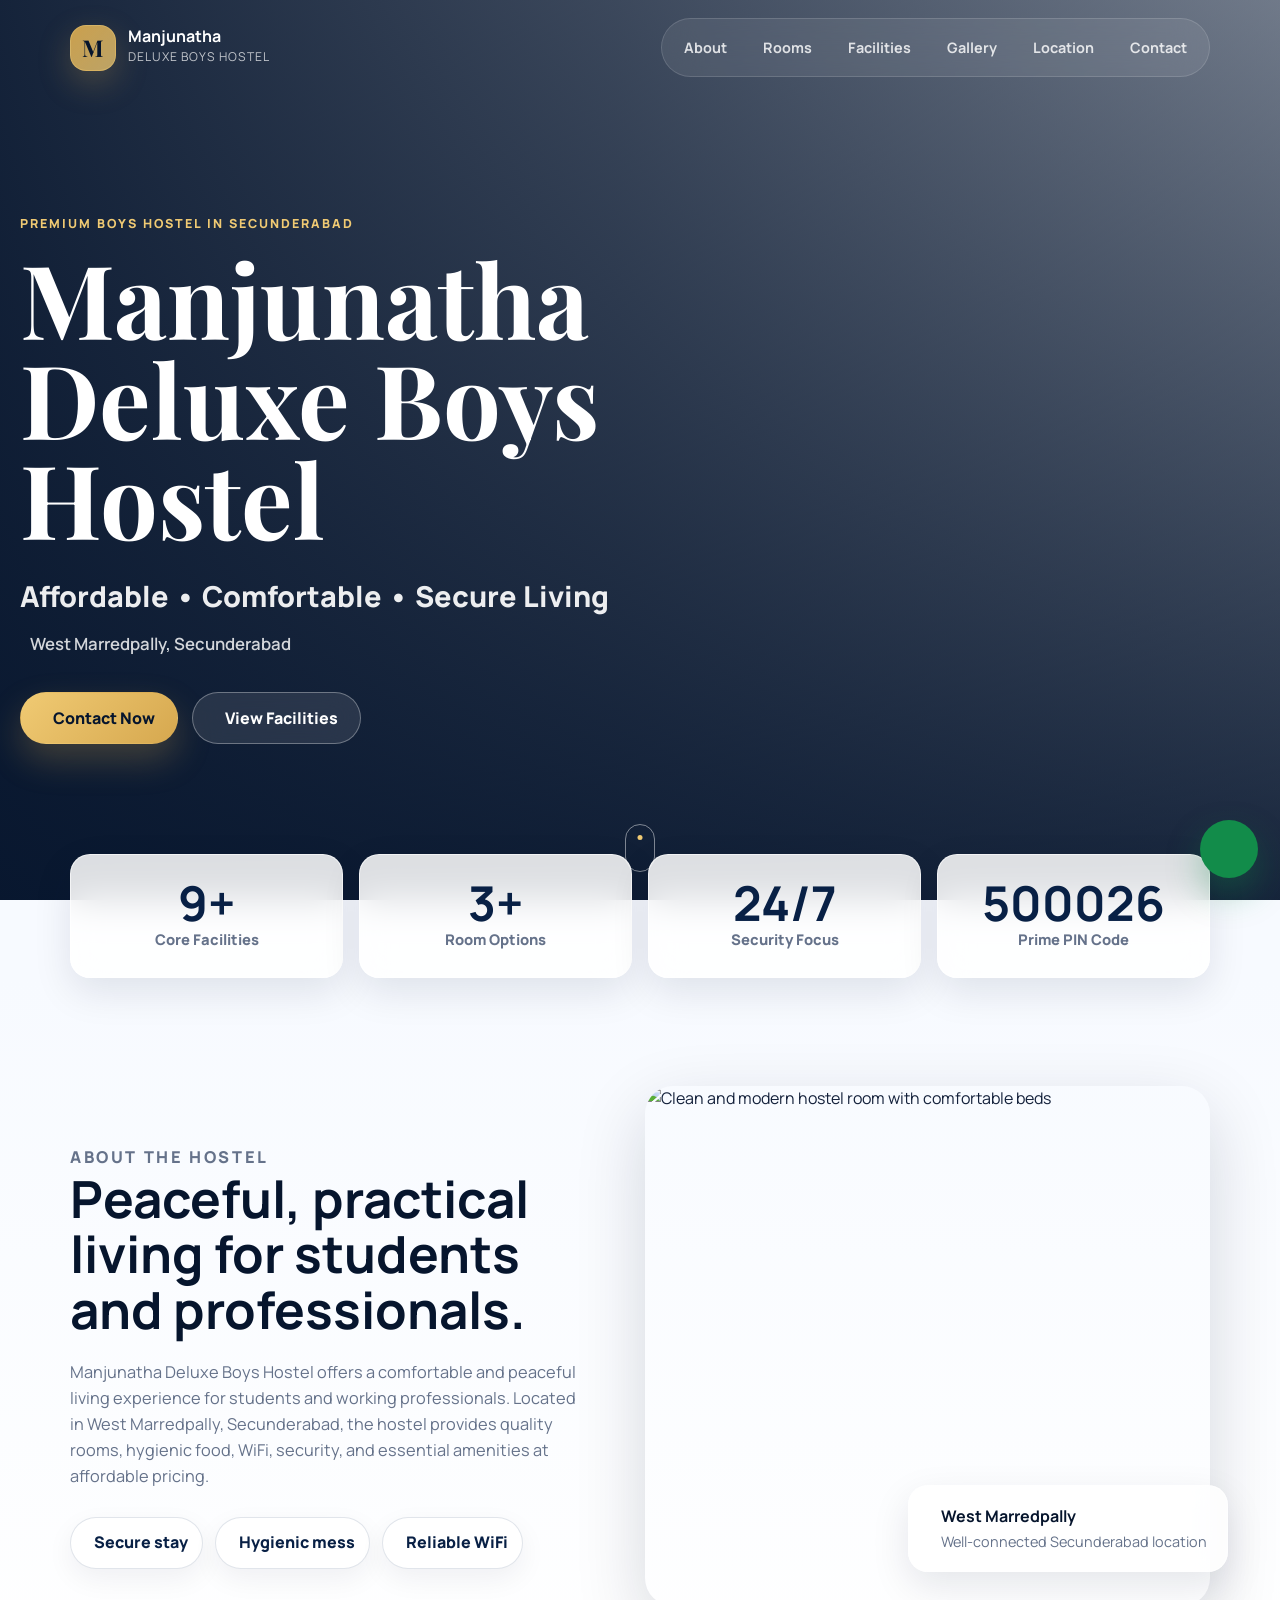
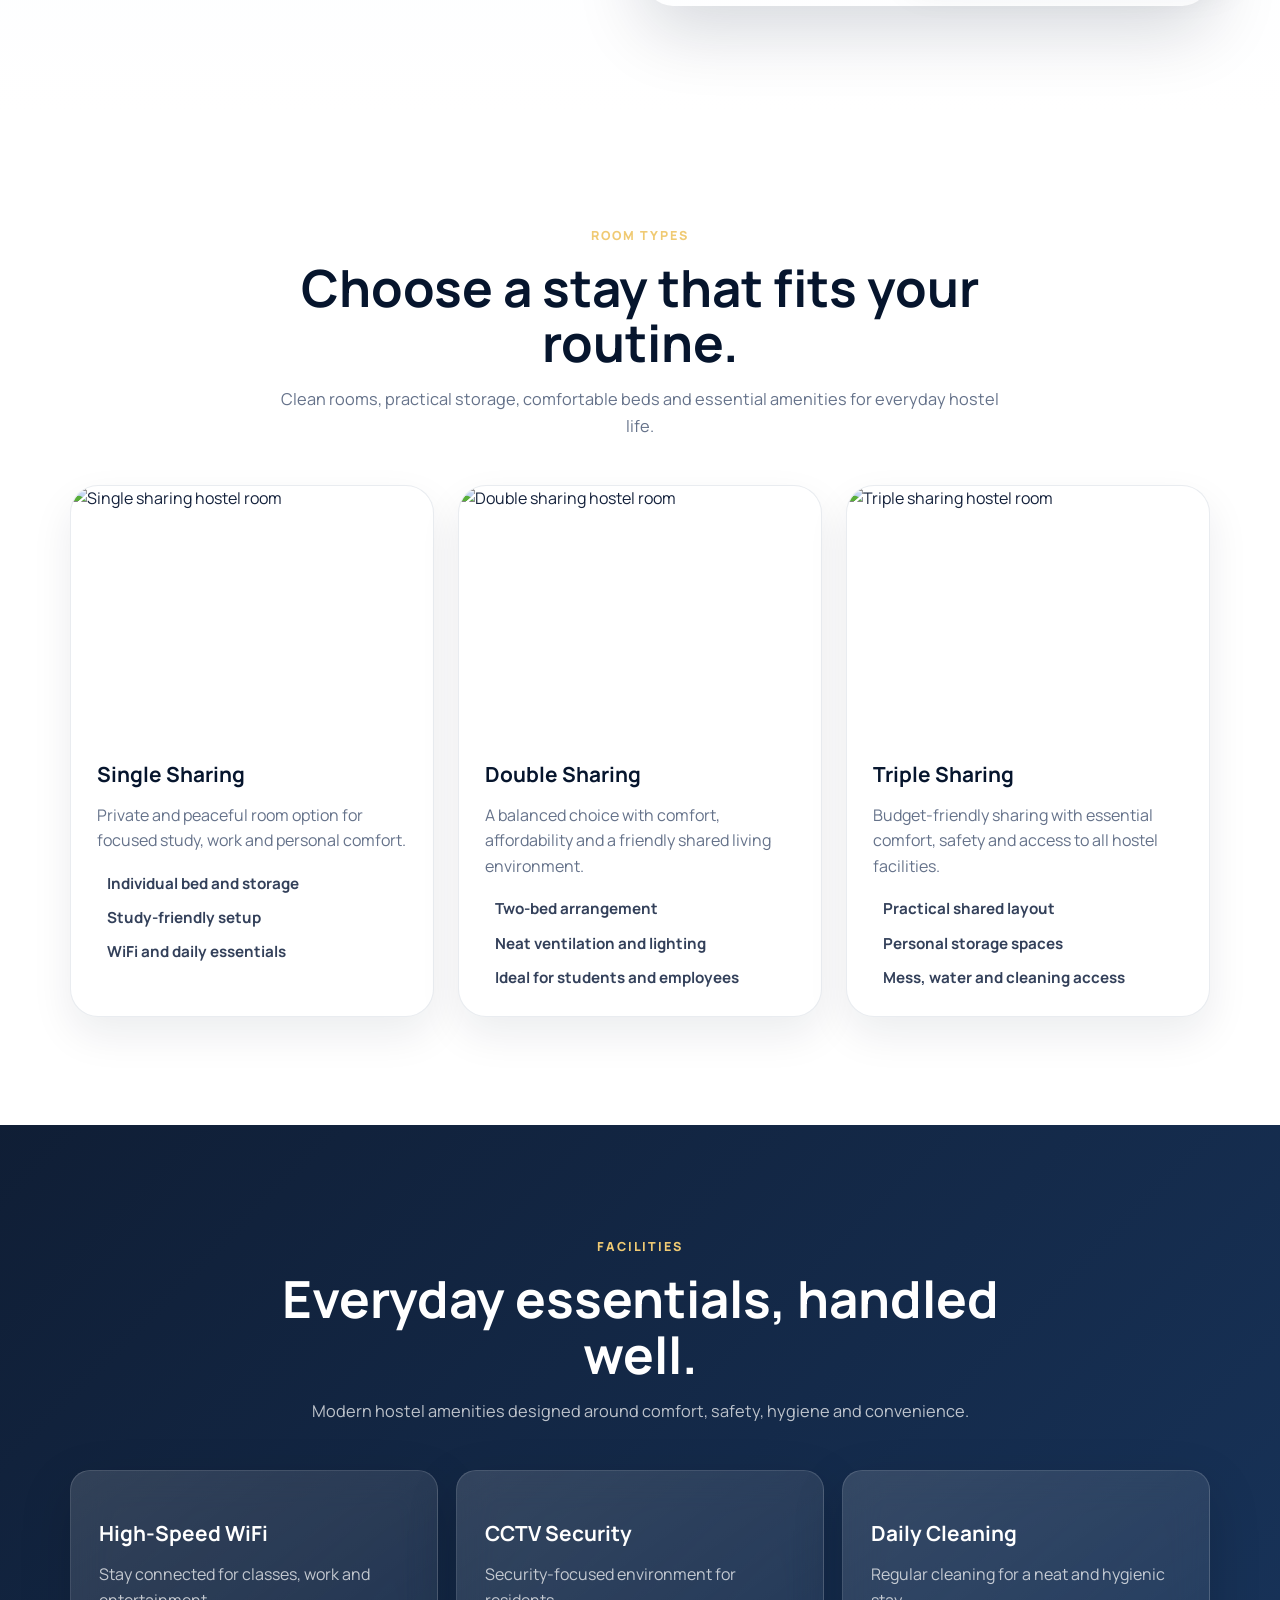
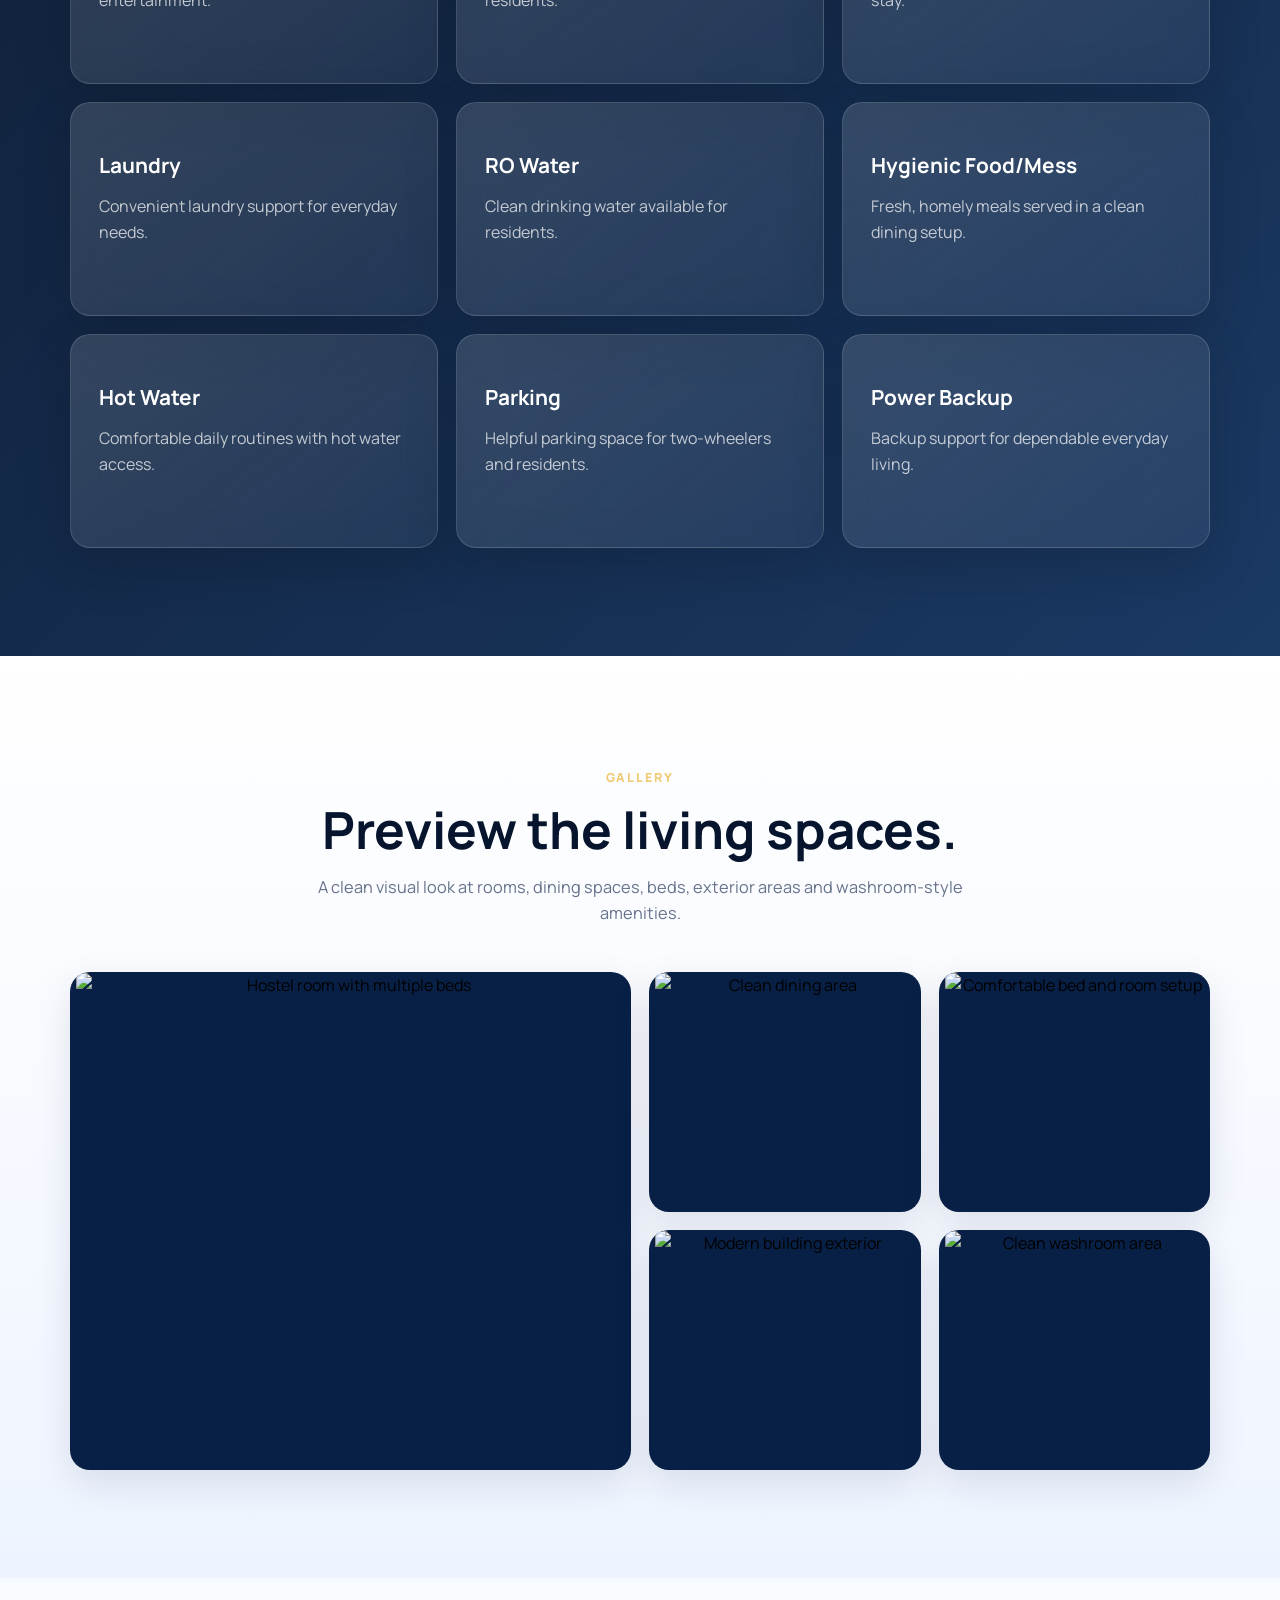
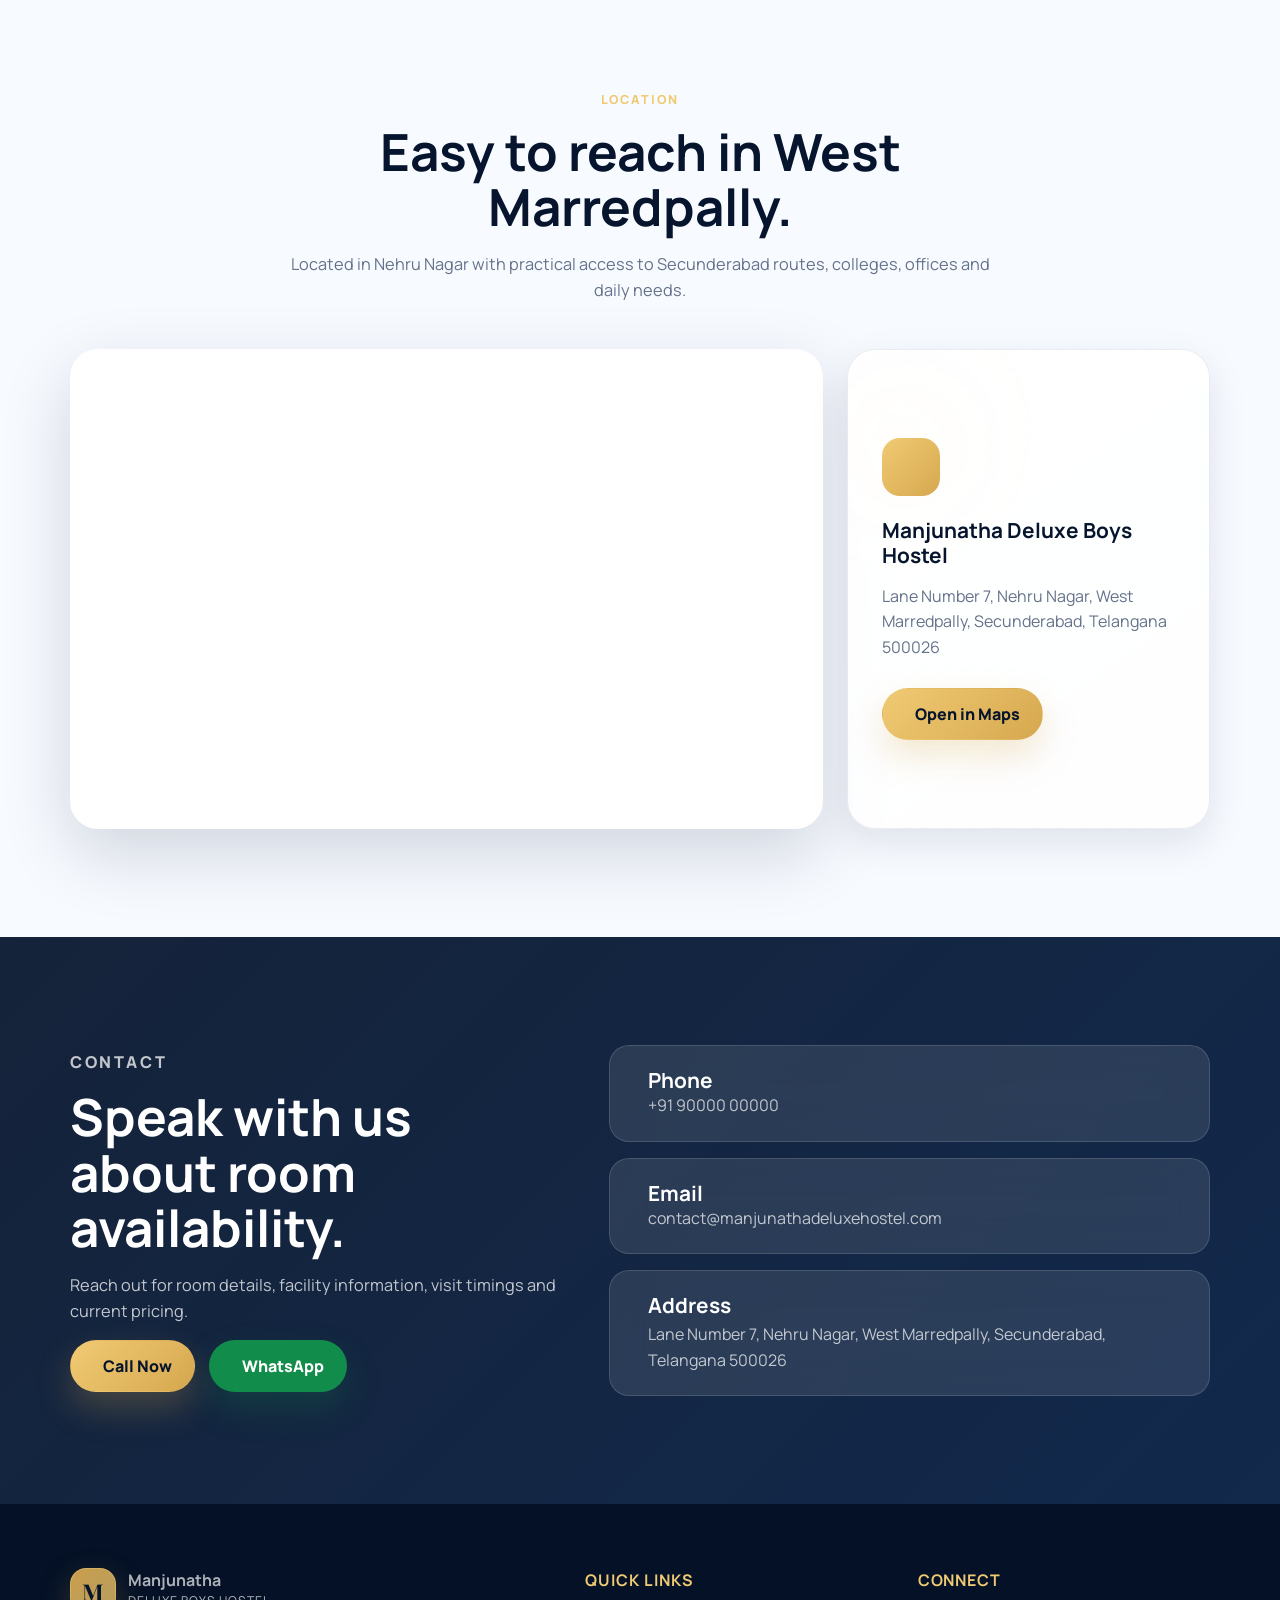
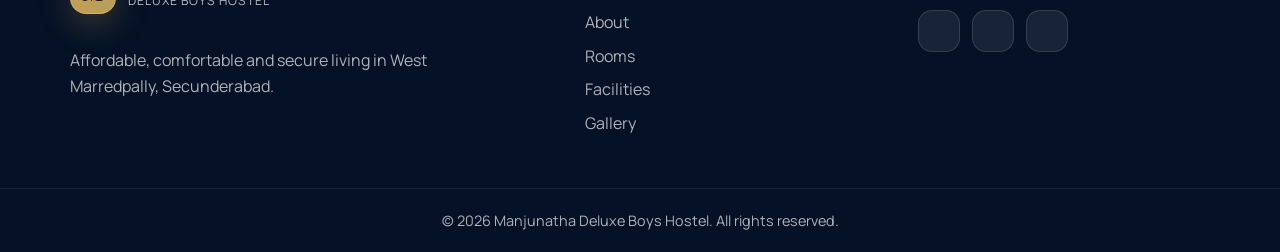
==== index.html @ ebcd8aa6 "first commit" ====
<!DOCTYPE html>
<html lang="en">
<head>
  <meta charset="UTF-8">
  <meta name="viewport" content="width=device-width, initial-scale=1.0">
  <meta name="description" content="Manjunatha Deluxe Boys Hostel in West Marredpally, Secunderabad offers affordable, comfortable and secure living for students and working professionals.">
  <meta name="keywords" content="boys hostel West Marredpally, hostel in Secunderabad, PG for men Secunderabad, Manjunatha Deluxe Boys Hostel">
  <meta name="author" content="Manjunatha Deluxe Boys Hostel">
  <meta property="og:title" content="Manjunatha Deluxe Boys Hostel">
  <meta property="og:description" content="Affordable, comfortable and secure living in West Marredpally, Secunderabad.">
  <meta property="og:type" content="website">
  <meta property="og:image" content="https://images.unsplash.com/photo-1486406146926-c627a92ad1ab?auto=format&fit=crop&w=1600&q=80">
  <title>Manjunatha Deluxe Boys Hostel | West Marredpally, Secunderabad</title>
  <link rel="preconnect" href="https://fonts.googleapis.com">
  <link rel="preconnect" href="https://fonts.gstatic.com" crossorigin>
  <link href="https://fonts.googleapis.com/css2?family=Manrope:wght@400;500;600;700;800&family=Playfair+Display:wght@700&display=swap" rel="stylesheet">
  <link rel="stylesheet" href="style.css">
  <script type="application/ld+json">
    {
      "@context": "https://schema.org",
      "@type": "LodgingBusiness",
      "name": "Manjunatha Deluxe Boys Hostel",
      "description": "Affordable, comfortable and secure boys hostel in West Marredpally, Secunderabad for students and working professionals.",
      "address": {
        "@type": "PostalAddress",
        "streetAddress": "Lane Number 7, Nehru Nagar, West Marredpally",
        "addressLocality": "Secunderabad",
        "addressRegion": "Telangana",
        "postalCode": "500026",
        "addressCountry": "IN"
      },
      "areaServed": "West Marredpally, Secunderabad",
      "hasMap": "https://maps.app.goo.gl/LD5cH1LsXeyKGTDB9"
    }
  </script>
</head>
<body>
  <div class="loader" aria-label="Loading website">
    <div class="loader-mark">
      <span></span>
      <span></span>
      <span></span>
    </div>
  </div>

  <header class="site-header" id="siteHeader">
    <nav class="navbar" aria-label="Primary navigation">
      <a class="brand" href="#home" aria-label="Manjunatha Deluxe Boys Hostel home">
        <span class="brand-mark">M</span>
        <span>
          <strong>Manjunatha</strong>
          <small>Deluxe Boys Hostel</small>
        </span>
      </a>

      <button class="nav-toggle" type="button" aria-label="Open navigation" aria-expanded="false">
        <span></span>
        <span></span>
        <span></span>
      </button>

      <div class="nav-links" id="navLinks">
        <a href="#about">About</a>
        <a href="#rooms">Rooms</a>
        <a href="#facilities">Facilities</a>
        <a href="#gallery">Gallery</a>
        <a href="#location">Location</a>
        <a href="#contact">Contact</a>
      </div>
    </nav>
  </header>

  <main>
    <section class="hero" id="home" aria-label="Hostel introduction">
      <div class="hero-bg" role="img" aria-label="Premium hostel building and room ambiance"></div>
      <div class="hero-overlay"></div>
      <div class="hero-content reveal">
        <p class="eyebrow">Premium Boys Hostel in Secunderabad</p>
        <h1>Manjunatha Deluxe Boys Hostel</h1>
        <p class="hero-subtitle">Affordable &bull; Comfortable &bull; Secure Living</p>
        <p class="hero-location">
          <i data-lucide="map-pin" aria-hidden="true"></i>
          West Marredpally, Secunderabad
        </p>
        <div class="hero-actions">
          <a class="btn btn-primary" href="#contact">
            <i data-lucide="phone-call" aria-hidden="true"></i>
            Contact Now
          </a>
          <a class="btn btn-secondary" href="#facilities">
            <i data-lucide="sparkles" aria-hidden="true"></i>
            View Facilities
          </a>
        </div>
      </div>
      <a class="scroll-cue" href="#about" aria-label="Scroll to about section">
        <span></span>
      </a>
    </section>

    <section class="stats-section" aria-label="Hostel highlights">
      <div class="container stats-grid">
        <article class="stat-card reveal">
          <strong data-counter="9">0</strong>
          <span>Core Facilities</span>
        </article>
        <article class="stat-card reveal">
          <strong data-counter="3">0</strong>
          <span>Room Options</span>
        </article>
        <article class="stat-card reveal">
          <strong data-counter="24" data-suffix="/7">0</strong>
          <span>Security Focus</span>
        </article>
        <article class="stat-card reveal">
          <strong data-counter="500026" data-format="plain" data-suffix="">0</strong>
          <span>Prime PIN Code</span>
        </article>
      </div>
    </section>

    <section class="section about-section" id="about">
      <div class="container about-grid">
        <div class="about-copy reveal">
          <p class="section-kicker">About The Hostel</p>
          <h2>Peaceful, practical living for students and professionals.</h2>
          <p>
            Manjunatha Deluxe Boys Hostel offers a comfortable and peaceful living experience for students and working professionals. Located in West Marredpally, Secunderabad, the hostel provides quality rooms, hygienic food, WiFi, security, and essential amenities at affordable pricing.
          </p>
          <div class="about-points">
            <span><i data-lucide="shield-check" aria-hidden="true"></i> Secure stay</span>
            <span><i data-lucide="utensils" aria-hidden="true"></i> Hygienic mess</span>
            <span><i data-lucide="wifi" aria-hidden="true"></i> Reliable WiFi</span>
          </div>
        </div>
        <div class="about-visual reveal">
          <img src="https://images.unsplash.com/photo-1555854877-bab0e564b8d5?auto=format&fit=crop&w=1100&q=80" alt="Clean and modern hostel room with comfortable beds">
          <div class="glass-note">
            <i data-lucide="building-2" aria-hidden="true"></i>
            <div>
              <strong>West Marredpally</strong>
              <span>Well-connected Secunderabad location</span>
            </div>
          </div>
        </div>
      </div>
    </section>

    <section class="section rooms-section" id="rooms">
      <div class="container">
        <div class="section-heading reveal">
          <p class="section-kicker">Room Types</p>
          <h2>Choose a stay that fits your routine.</h2>
          <p>Clean rooms, practical storage, comfortable beds and essential amenities for everyday hostel life.</p>
        </div>

        <div class="room-grid">
          <article class="room-card reveal">
            <img src="https://images.unsplash.com/photo-1590490359683-658d3d23f972?auto=format&fit=crop&w=900&q=80" alt="Single sharing hostel room">
            <div class="room-body">
              <h3>Single Sharing</h3>
              <p>Private and peaceful room option for focused study, work and personal comfort.</p>
              <ul>
                <li><i data-lucide="check" aria-hidden="true"></i> Individual bed and storage</li>
                <li><i data-lucide="check" aria-hidden="true"></i> Study-friendly setup</li>
                <li><i data-lucide="check" aria-hidden="true"></i> WiFi and daily essentials</li>
              </ul>
            </div>
          </article>

          <article class="room-card reveal">
            <img src="https://images.unsplash.com/photo-1560448204-61dc36dc98c8?auto=format&fit=crop&w=900&q=80" alt="Double sharing hostel room">
            <div class="room-body">
              <h3>Double Sharing</h3>
              <p>A balanced choice with comfort, affordability and a friendly shared living environment.</p>
              <ul>
                <li><i data-lucide="check" aria-hidden="true"></i> Two-bed arrangement</li>
                <li><i data-lucide="check" aria-hidden="true"></i> Neat ventilation and lighting</li>
                <li><i data-lucide="check" aria-hidden="true"></i> Ideal for students and employees</li>
              </ul>
            </div>
          </article>

          <article class="room-card reveal">
            <img src="https://images.unsplash.com/photo-1586023492125-27b2c045efd7?auto=format&fit=crop&w=900&q=80" alt="Triple sharing hostel room">
            <div class="room-body">
              <h3>Triple Sharing</h3>
              <p>Budget-friendly sharing with essential comfort, safety and access to all hostel facilities.</p>
              <ul>
                <li><i data-lucide="check" aria-hidden="true"></i> Practical shared layout</li>
                <li><i data-lucide="check" aria-hidden="true"></i> Personal storage spaces</li>
                <li><i data-lucide="check" aria-hidden="true"></i> Mess, water and cleaning access</li>
              </ul>
            </div>
          </article>
        </div>
      </div>
    </section>

    <section class="section facilities-section" id="facilities">
      <div class="container">
        <div class="section-heading reveal">
          <p class="section-kicker">Facilities</p>
          <h2>Everyday essentials, handled well.</h2>
          <p>Modern hostel amenities designed around comfort, safety, hygiene and convenience.</p>
        </div>

        <div class="facility-grid">
          <article class="facility-card reveal">
            <i data-lucide="wifi" aria-hidden="true"></i>
            <h3>High-Speed WiFi</h3>
            <p>Stay connected for classes, work and entertainment.</p>
          </article>
          <article class="facility-card reveal">
            <i data-lucide="cctv" aria-hidden="true"></i>
            <h3>CCTV Security</h3>
            <p>Security-focused environment for residents.</p>
          </article>
          <article class="facility-card reveal">
            <i data-lucide="sparkles" aria-hidden="true"></i>
            <h3>Daily Cleaning</h3>
            <p>Regular cleaning for a neat and hygienic stay.</p>
          </article>
          <article class="facility-card reveal">
            <i data-lucide="shirt" aria-hidden="true"></i>
            <h3>Laundry</h3>
            <p>Convenient laundry support for everyday needs.</p>
          </article>
          <article class="facility-card reveal">
            <i data-lucide="droplets" aria-hidden="true"></i>
            <h3>RO Water</h3>
            <p>Clean drinking water available for residents.</p>
          </article>
          <article class="facility-card reveal">
            <i data-lucide="utensils" aria-hidden="true"></i>
            <h3>Hygienic Food/Mess</h3>
            <p>Fresh, homely meals served in a clean dining setup.</p>
          </article>
          <article class="facility-card reveal">
            <i data-lucide="shower-head" aria-hidden="true"></i>
            <h3>Hot Water</h3>
            <p>Comfortable daily routines with hot water access.</p>
          </article>
          <article class="facility-card reveal">
            <i data-lucide="car" aria-hidden="true"></i>
            <h3>Parking</h3>
            <p>Helpful parking space for two-wheelers and residents.</p>
          </article>
          <article class="facility-card reveal">
            <i data-lucide="plug-zap" aria-hidden="true"></i>
            <h3>Power Backup</h3>
            <p>Backup support for dependable everyday living.</p>
          </article>
        </div>
      </div>
    </section>

    <section class="section gallery-section" id="gallery">
      <div class="container">
        <div class="section-heading reveal">
          <p class="section-kicker">Gallery</p>
          <h2>Preview the living spaces.</h2>
          <p>A clean visual look at rooms, dining spaces, beds, exterior areas and washroom-style amenities.</p>
        </div>

        <div class="gallery-grid">
          <button class="gallery-item large reveal" data-full="https://images.unsplash.com/photo-1555854877-bab0e564b8d5?auto=format&fit=crop&w=1600&q=85" aria-label="Open room photo">
            <img src="https://images.unsplash.com/photo-1555854877-bab0e564b8d5?auto=format&fit=crop&w=900&q=80" alt="Hostel room with multiple beds">
          </button>
          <button class="gallery-item reveal" data-full="https://images.unsplash.com/photo-1552566626-52f8b828add9?auto=format&fit=crop&w=1600&q=85" aria-label="Open dining area photo">
            <img src="https://images.unsplash.com/photo-1552566626-52f8b828add9?auto=format&fit=crop&w=900&q=80" alt="Clean dining area">
          </button>
          <button class="gallery-item reveal" data-full="https://images.unsplash.com/photo-1505693416388-ac5ce068fe85?auto=format&fit=crop&w=1600&q=85" aria-label="Open bed photo">
            <img src="https://images.unsplash.com/photo-1505693416388-ac5ce068fe85?auto=format&fit=crop&w=900&q=80" alt="Comfortable bed and room setup">
          </button>
          <button class="gallery-item reveal" data-full="https://images.unsplash.com/photo-1486406146926-c627a92ad1ab?auto=format&fit=crop&w=1600&q=85" aria-label="Open exterior building photo">
            <img src="https://images.unsplash.com/photo-1486406146926-c627a92ad1ab?auto=format&fit=crop&w=900&q=80" alt="Modern building exterior">
          </button>
          <button class="gallery-item reveal" data-full="https://images.unsplash.com/photo-1584622650111-993a426fbf0a?auto=format&fit=crop&w=1600&q=85" aria-label="Open washroom photo">
            <img src="https://images.unsplash.com/photo-1584622650111-993a426fbf0a?auto=format&fit=crop&w=900&q=80" alt="Clean washroom area">
          </button>
        </div>
      </div>
    </section>

    <section class="section location-section" id="location">
      <div class="container">
        <div class="section-heading reveal">
          <p class="section-kicker">Location</p>
          <h2>Easy to reach in West Marredpally.</h2>
          <p>Located in Nehru Nagar with practical access to Secunderabad routes, colleges, offices and daily needs.</p>
        </div>

        <div class="location-grid">
          <div class="map-wrap reveal">
            <iframe title="Manjunatha Deluxe Boys Hostel location map" src="https://www.google.com/maps/embed?pb=!1m14!1m8!1m3!1d1808.9603960469599!2d78.5060517!3d17.4477006!3m2!1i1024!2i768!4f13.1!3m3!1m2!1s0x3bcb9b00532c5cb9%3A0x4088e857fd5257f4!2sManjunatha%20Deluxe%20boys%20hostel!5e1!3m2!1sen!2sin!4v1778221785608!5m2!1sen!2sin" allowfullscreen loading="lazy" referrerpolicy="no-referrer-when-downgrade"></iframe>
          </div>
          <aside class="location-card reveal">
            <span class="icon-pill"><i data-lucide="map-pinned" aria-hidden="true"></i></span>
            <h3>Manjunatha Deluxe Boys Hostel</h3>
            <p>Lane Number 7, Nehru Nagar, West Marredpally, Secunderabad, Telangana 500026</p>
            <a class="btn btn-primary" href="https://maps.app.goo.gl/LD5cH1LsXeyKGTDB9" target="_blank" rel="noopener">
              <i data-lucide="navigation" aria-hidden="true"></i>
              Open in Maps
            </a>
          </aside>
        </div>
      </div>
    </section>

    <section class="section contact-section" id="contact">
      <div class="container contact-grid">
        <div class="contact-copy reveal">
          <p class="section-kicker">Contact</p>
          <h2>Speak with us about room availability.</h2>
          <p>Reach out for room details, facility information, visit timings and current pricing.</p>
          <div class="contact-actions">
            <a class="btn btn-primary" href="tel:+919000000000">
              <i data-lucide="phone" aria-hidden="true"></i>
              Call Now
            </a>
            <a class="btn btn-whatsapp" href="https://wa.me/919000000000?text=Hello%20Manjunatha%20Deluxe%20Boys%20Hostel%2C%20I%20would%20like%20to%20know%20about%20room%20availability." target="_blank" rel="noopener">
              <i data-lucide="message-circle" aria-hidden="true"></i>
              WhatsApp
            </a>
          </div>
        </div>

        <div class="contact-cards">
          <article class="contact-card reveal">
            <i data-lucide="phone-call" aria-hidden="true"></i>
            <div>
              <h3>Phone</h3>
              <a href="tel:+919000000000">+91 90000 00000</a>
            </div>
          </article>
          <article class="contact-card reveal">
            <i data-lucide="mail" aria-hidden="true"></i>
            <div>
              <h3>Email</h3>
              <a href="mailto:contact@manjunathadeluxehostel.com">contact@manjunathadeluxehostel.com</a>
            </div>
          </article>
          <article class="contact-card reveal">
            <i data-lucide="map-pin" aria-hidden="true"></i>
            <div>
              <h3>Address</h3>
              <p>Lane Number 7, Nehru Nagar, West Marredpally, Secunderabad, Telangana 500026</p>
            </div>
          </article>
        </div>
      </div>
    </section>
  </main>

  <footer class="footer">
    <div class="container footer-grid">
      <div>
        <a class="brand footer-brand" href="#home" aria-label="Manjunatha Deluxe Boys Hostel home">
          <span class="brand-mark">M</span>
          <span>
            <strong>Manjunatha</strong>
            <small>Deluxe Boys Hostel</small>
          </span>
        </a>
        <p>Affordable, comfortable and secure living in West Marredpally, Secunderabad.</p>
      </div>
      <div>
        <h3>Quick Links</h3>
        <a href="#about">About</a>
        <a href="#rooms">Rooms</a>
        <a href="#facilities">Facilities</a>
        <a href="#gallery">Gallery</a>
      </div>
      <div>
        <h3>Connect</h3>
        <div class="social-links">
          <a href="#" aria-label="Facebook"><i data-lucide="facebook" aria-hidden="true"></i></a>
          <a href="#" aria-label="Instagram"><i data-lucide="instagram" aria-hidden="true"></i></a>
          <a href="https://wa.me/919000000000" target="_blank" rel="noopener" aria-label="WhatsApp"><i data-lucide="message-circle" aria-hidden="true"></i></a>
        </div>
      </div>
    </div>
    <div class="footer-bottom">
      <p>&copy; <span id="year"></span> Manjunatha Deluxe Boys Hostel. All rights reserved.</p>
    </div>
  </footer>

  <a class="floating-whatsapp" href="https://wa.me/919000000000?text=Hello%20Manjunatha%20Deluxe%20Boys%20Hostel%2C%20I%20would%20like%20to%20know%20about%20rooms." target="_blank" rel="noopener" aria-label="Chat on WhatsApp">
    <i data-lucide="message-circle" aria-hidden="true"></i>
  </a>

  <div class="lightbox" id="lightbox" aria-hidden="true" role="dialog" aria-label="Gallery image preview">
    <button class="lightbox-close" type="button" aria-label="Close gallery preview">
      <i data-lucide="x" aria-hidden="true"></i>
    </button>
    <img src="" alt="">
  </div>

  <script src="https://unpkg.com/lucide@latest/dist/umd/lucide.min.js"></script>
  <script src="script.js"></script>
</body>
</html>
---- style.css ----
:root {
  --navy-950: #06152d;
  --navy-900: #082045;
  --navy-800: #0c2d5a;
  --navy-700: #123c73;
  --gold-500: #d6a84f;
  --gold-400: #f0ca73;
  --gold-100: #fff5da;
  --white: #ffffff;
  --ice: #f7faff;
  --mist: #d8e1f0;
  --muted: #65728a;
  --ink: #14213b;
  --shadow: 0 24px 70px rgba(6, 21, 45, 0.16);
  --shadow-soft: 0 14px 38px rgba(6, 21, 45, 0.1);
  --radius-lg: 28px;
  --radius-md: 20px;
  --radius-sm: 14px;
  --container: min(1140px, calc(100% - 40px));
}

* {
  box-sizing: border-box;
}

html {
  scroll-behavior: smooth;
}

body {
  margin: 0;
  font-family: "Manrope", Arial, sans-serif;
  color: var(--ink);
  background: var(--ice);
  line-height: 1.6;
  overflow-x: hidden;
}

body.no-scroll {
  overflow: hidden;
}

img {
  display: block;
  width: 100%;
  height: auto;
}

a {
  color: inherit;
  text-decoration: none;
}

button,
input,
textarea {
  font: inherit;
}

button {
  cursor: pointer;
}

.container {
  width: var(--container);
  margin: 0 auto;
}

.loader {
  position: fixed;
  inset: 0;
  z-index: 9999;
  display: grid;
  place-items: center;
  background:
    radial-gradient(circle at 50% 45%, rgba(214, 168, 79, 0.24), transparent 26%),
    var(--navy-950);
  transition: opacity 0.45s ease, visibility 0.45s ease;
}

.loader.hidden {
  opacity: 0;
  visibility: hidden;
}

.loader-mark {
  display: flex;
  gap: 10px;
  align-items: end;
}

.loader-mark span {
  display: block;
  width: 10px;
  height: 34px;
  border-radius: 999px;
  background: linear-gradient(180deg, var(--gold-400), var(--gold-500));
  animation: loadingPulse 0.8s ease-in-out infinite alternate;
}

.loader-mark span:nth-child(2) {
  animation-delay: 0.14s;
  height: 48px;
}

.loader-mark span:nth-child(3) {
  animation-delay: 0.28s;
}

@keyframes loadingPulse {
  from {
    transform: scaleY(0.55);
    opacity: 0.55;
  }

  to {
    transform: scaleY(1);
    opacity: 1;
  }
}

.site-header {
  position: fixed;
  top: 0;
  left: 0;
  right: 0;
  z-index: 1000;
  padding: 18px 0;
  transition: padding 0.25s ease, background 0.25s ease, box-shadow 0.25s ease, backdrop-filter 0.25s ease;
}

.site-header.scrolled {
  padding: 10px 0;
  background: rgba(6, 21, 45, 0.84);
  box-shadow: 0 16px 40px rgba(0, 0, 0, 0.18);
  backdrop-filter: blur(18px);
}

.navbar {
  width: var(--container);
  margin: 0 auto;
  display: flex;
  align-items: center;
  justify-content: space-between;
  gap: 24px;
}

.brand {
  display: inline-flex;
  align-items: center;
  gap: 12px;
  color: var(--white);
}

.brand-mark {
  width: 46px;
  height: 46px;
  display: grid;
  place-items: center;
  border: 1px solid rgba(240, 202, 115, 0.42);
  border-radius: 16px;
  background: linear-gradient(135deg, rgba(214, 168, 79, 0.94), rgba(240, 202, 115, 0.76));
  color: var(--navy-950);
  font-family: "Playfair Display", serif;
  font-size: 1.45rem;
  font-weight: 700;
  box-shadow: 0 12px 32px rgba(214, 168, 79, 0.25);
}

.brand strong,
.brand small {
  display: block;
}

.brand strong {
  line-height: 1;
  font-size: 1rem;
  letter-spacing: 0;
}

.brand small {
  margin-top: 3px;
  color: rgba(255, 255, 255, 0.72);
  font-size: 0.76rem;
  letter-spacing: 0.08em;
  text-transform: uppercase;
}

.nav-links {
  display: flex;
  align-items: center;
  gap: 6px;
  padding: 7px;
  border: 1px solid rgba(255, 255, 255, 0.14);
  border-radius: 999px;
  background: rgba(255, 255, 255, 0.08);
  backdrop-filter: blur(18px);
}

.nav-links a {
  padding: 10px 15px;
  border-radius: 999px;
  color: rgba(255, 255, 255, 0.82);
  font-size: 0.9rem;
  font-weight: 700;
  transition: color 0.2s ease, background 0.2s ease;
}

.nav-links a:hover,
.nav-links a.active {
  color: var(--navy-950);
  background: var(--gold-400);
}

.nav-toggle {
  display: none;
  width: 46px;
  height: 46px;
  border: 1px solid rgba(255, 255, 255, 0.22);
  border-radius: 14px;
  background: rgba(255, 255, 255, 0.1);
  color: var(--white);
}

.nav-toggle span {
  display: block;
  width: 20px;
  height: 2px;
  margin: 5px auto;
  border-radius: 999px;
  background: currentColor;
  transition: transform 0.2s ease, opacity 0.2s ease;
}

.nav-toggle.active span:nth-child(1) {
  transform: translateY(7px) rotate(45deg);
}

.nav-toggle.active span:nth-child(2) {
  opacity: 0;
}

.nav-toggle.active span:nth-child(3) {
  transform: translateY(-7px) rotate(-45deg);
}

.hero {
  position: relative;
  min-height: 100svh;
  display: grid;
  place-items: center;
  padding: 140px 20px 86px;
  color: var(--white);
  overflow: hidden;
}

.hero-bg,
.hero-overlay {
  position: absolute;
  inset: 0;
}

.hero-bg {
  background-image: url("https://images.unsplash.com/photo-1486406146926-c627a92ad1ab?auto=format&fit=crop&w=2200&q=85");
  background-position: center;
  background-size: cover;
  transform: scale(1.05);
  animation: heroFloat 12s ease-in-out infinite alternate;
}

.hero-overlay {
  background:
    linear-gradient(90deg, rgba(6, 21, 45, 0.92) 0%, rgba(6, 21, 45, 0.72) 48%, rgba(6, 21, 45, 0.45) 100%),
    linear-gradient(180deg, rgba(6, 21, 45, 0.2), rgba(6, 21, 45, 0.88));
}

@keyframes heroFloat {
  from {
    transform: scale(1.05) translateY(0);
  }

  to {
    transform: scale(1.1) translateY(-12px);
  }
}

.hero-content {
  position: relative;
  z-index: 2;
  width: min(920px, 100%);
  margin-right: auto;
  max-width: var(--container);
}

.eyebrow,
.section-kicker {
  margin: 0 0 14px;
  display: inline-flex;
  align-items: center;
  gap: 8px;
  color: var(--gold-400);
  font-size: 0.78rem;
  font-weight: 800;
  letter-spacing: 0.16em;
  text-transform: uppercase;
}

.hero h1 {
  max-width: 880px;
  margin: 0;
  font-family: "Playfair Display", Georgia, serif;
  font-size: clamp(3.4rem, 8vw, 7.2rem);
  line-height: 0.98;
  letter-spacing: 0;
}

.hero-subtitle {
  margin: 24px 0 8px;
  color: rgba(255, 255, 255, 0.92);
  font-size: clamp(1.2rem, 2.5vw, 1.8rem);
  font-weight: 800;
}

.hero-location {
  display: inline-flex;
  align-items: center;
  gap: 10px;
  margin: 0 0 34px;
  color: rgba(255, 255, 255, 0.82);
  font-size: 1.05rem;
  font-weight: 600;
}

.hero-location svg {
  width: 20px;
  color: var(--gold-400);
}

.hero-actions,
.contact-actions {
  display: flex;
  flex-wrap: wrap;
  gap: 14px;
}

.btn {
  min-height: 52px;
  display: inline-flex;
  align-items: center;
  justify-content: center;
  gap: 10px;
  padding: 14px 22px;
  border-radius: 999px;
  border: 1px solid transparent;
  font-weight: 800;
  line-height: 1;
  transition: transform 0.2s ease, box-shadow 0.2s ease, background 0.2s ease, border-color 0.2s ease;
}

.btn svg {
  width: 18px;
  height: 18px;
}

.btn:hover {
  transform: translateY(-3px);
}

.btn-primary {
  color: var(--navy-950);
  background: linear-gradient(135deg, var(--gold-400), var(--gold-500));
  box-shadow: 0 16px 34px rgba(214, 168, 79, 0.26);
}

.btn-secondary {
  color: var(--white);
  border-color: rgba(255, 255, 255, 0.32);
  background: rgba(255, 255, 255, 0.1);
  backdrop-filter: blur(16px);
}

.btn-secondary:hover {
  background: rgba(255, 255, 255, 0.18);
}

.btn-whatsapp {
  color: var(--white);
  background: #128c4a;
  box-shadow: 0 16px 34px rgba(18, 140, 74, 0.22);
}

.scroll-cue {
  position: absolute;
  z-index: 2;
  bottom: 28px;
  left: 50%;
  width: 30px;
  height: 48px;
  border: 1px solid rgba(255, 255, 255, 0.46);
  border-radius: 999px;
  transform: translateX(-50%);
}

.scroll-cue span {
  position: absolute;
  top: 10px;
  left: 50%;
  width: 5px;
  height: 5px;
  border-radius: 50%;
  background: var(--gold-400);
  transform: translateX(-50%);
  animation: scrollCue 1.6s ease-in-out infinite;
}

@keyframes scrollCue {
  0% {
    transform: translate(-50%, 0);
    opacity: 0.25;
  }

  45% {
    opacity: 1;
  }

  100% {
    transform: translate(-50%, 18px);
    opacity: 0;
  }
}

.section {
  padding: 108px 0;
}

.section-heading {
  width: min(720px, 100%);
  margin: 0 auto 46px;
  text-align: center;
}

.section-heading h2,
.about-copy h2,
.contact-copy h2 {
  margin: 0;
  color: var(--navy-950);
  font-size: clamp(2rem, 4vw, 3.4rem);
  line-height: 1.08;
  letter-spacing: 0;
}

.section-heading p:not(.section-kicker),
.about-copy p,
.contact-copy p {
  color: var(--muted);
  font-size: 1.02rem;
}

.stats-section {
  position: relative;
  z-index: 5;
  margin-top: -46px;
}

.stats-grid {
  display: grid;
  grid-template-columns: repeat(4, 1fr);
  gap: 16px;
}

.stat-card {
  padding: 24px;
  border: 1px solid rgba(255, 255, 255, 0.64);
  border-radius: var(--radius-md);
  background: rgba(255, 255, 255, 0.86);
  box-shadow: var(--shadow-soft);
  backdrop-filter: blur(18px);
  text-align: center;
}

.stat-card strong {
  display: block;
  color: var(--navy-900);
  font-size: clamp(1.9rem, 4vw, 3rem);
  line-height: 1;
}

.stat-card span {
  color: var(--muted);
  font-size: 0.92rem;
  font-weight: 800;
}

.about-section {
  background:
    linear-gradient(180deg, var(--ice), var(--white));
}

.about-grid {
  display: grid;
  grid-template-columns: 0.95fr 1.05fr;
  gap: 64px;
  align-items: center;
}

.about-copy p {
  margin: 22px 0 0;
}

.about-points {
  display: flex;
  flex-wrap: wrap;
  gap: 12px;
  margin-top: 28px;
}

.about-points span {
  display: inline-flex;
  align-items: center;
  gap: 9px;
  padding: 12px 14px;
  border: 1px solid rgba(12, 45, 90, 0.12);
  border-radius: 999px;
  background: var(--white);
  color: var(--navy-900);
  font-weight: 800;
  box-shadow: 0 10px 28px rgba(6, 21, 45, 0.06);
}

.about-points svg {
  width: 18px;
  color: var(--gold-500);
}

.about-visual {
  position: relative;
  min-height: 520px;
}

.about-visual img {
  height: 520px;
  object-fit: cover;
  border-radius: var(--radius-lg);
  box-shadow: var(--shadow);
}

.glass-note {
  position: absolute;
  right: -18px;
  bottom: 34px;
  width: min(320px, calc(100% - 32px));
  display: flex;
  align-items: center;
  gap: 14px;
  padding: 18px;
  border: 1px solid rgba(255, 255, 255, 0.58);
  border-radius: var(--radius-md);
  background: rgba(255, 255, 255, 0.82);
  box-shadow: var(--shadow-soft);
  backdrop-filter: blur(18px);
}

.glass-note svg {
  flex: 0 0 auto;
  width: 38px;
  height: 38px;
  padding: 9px;
  border-radius: 14px;
  color: var(--navy-950);
  background: var(--gold-400);
}

.glass-note strong,
.glass-note span {
  display: block;
}

.glass-note strong {
  color: var(--navy-950);
}

.glass-note span {
  color: var(--muted);
  font-size: 0.9rem;
}

.rooms-section {
  background: var(--white);
}

.room-grid {
  display: grid;
  grid-template-columns: repeat(3, 1fr);
  gap: 24px;
}

.room-card {
  overflow: hidden;
  border: 1px solid rgba(12, 45, 90, 0.09);
  border-radius: var(--radius-lg);
  background: var(--white);
  box-shadow: 0 18px 42px rgba(6, 21, 45, 0.08);
  transition: transform 0.25s ease, box-shadow 0.25s ease, border-color 0.25s ease;
}

.room-card:hover {
  transform: translateY(-10px);
  border-color: rgba(214, 168, 79, 0.42);
  box-shadow: 0 28px 60px rgba(6, 21, 45, 0.15);
}

.room-card img {
  height: 250px;
  object-fit: cover;
  transition: transform 0.35s ease;
}

.room-card:hover img {
  transform: scale(1.06);
}

.room-body {
  padding: 26px;
}

.room-body h3,
.facility-card h3,
.location-card h3,
.contact-card h3 {
  margin: 0;
  color: var(--navy-950);
  font-size: 1.3rem;
  line-height: 1.2;
}

.room-body p,
.facility-card p,
.location-card p,
.contact-card p {
  color: var(--muted);
}

.room-body ul {
  display: grid;
  gap: 10px;
  margin: 18px 0 0;
  padding: 0;
  list-style: none;
}

.room-body li {
  display: flex;
  align-items: flex-start;
  gap: 10px;
  color: #33405a;
  font-size: 0.95rem;
  font-weight: 700;
}

.room-body li svg {
  flex: 0 0 auto;
  width: 18px;
  height: 18px;
  margin-top: 3px;
  color: var(--gold-500);
}

.facilities-section {
  position: relative;
  overflow: hidden;
  color: var(--white);
  background:
    linear-gradient(135deg, rgba(6, 21, 45, 0.96), rgba(12, 45, 90, 0.94)),
    url("https://images.unsplash.com/photo-1595526114035-0d45ed16cfbf?auto=format&fit=crop&w=1800&q=85") center/cover;
}

.facilities-section .section-heading h2,
.facilities-section .section-heading p:not(.section-kicker) {
  color: var(--white);
}

.facilities-section .section-heading p:not(.section-kicker) {
  color: rgba(255, 255, 255, 0.72);
}

.facility-grid {
  display: grid;
  grid-template-columns: repeat(3, 1fr);
  gap: 18px;
}

.facility-card {
  min-height: 214px;
  padding: 28px;
  border: 1px solid rgba(255, 255, 255, 0.14);
  border-radius: var(--radius-md);
  background: linear-gradient(145deg, rgba(255, 255, 255, 0.14), rgba(255, 255, 255, 0.06));
  box-shadow: 0 18px 52px rgba(0, 0, 0, 0.16);
  backdrop-filter: blur(18px);
  transition: transform 0.24s ease, background 0.24s ease, border-color 0.24s ease;
}

.facility-card:hover {
  transform: translateY(-8px);
  border-color: rgba(240, 202, 115, 0.5);
  background: linear-gradient(145deg, rgba(255, 255, 255, 0.2), rgba(255, 255, 255, 0.09));
}

.facility-card > svg {
  width: 46px;
  height: 46px;
  padding: 11px;
  border-radius: 16px;
  color: var(--navy-950);
  background: linear-gradient(135deg, var(--gold-400), var(--gold-500));
  box-shadow: 0 12px 28px rgba(214, 168, 79, 0.2);
}

.facility-card h3 {
  margin-top: 22px;
  color: var(--white);
}

.facility-card p {
  margin-bottom: 0;
  color: rgba(255, 255, 255, 0.72);
}

.gallery-section {
  background: linear-gradient(180deg, var(--white), #eef4ff);
}

.gallery-grid {
  display: grid;
  grid-template-columns: repeat(4, 1fr);
  grid-auto-rows: 240px;
  gap: 18px;
}

.gallery-item {
  position: relative;
  overflow: hidden;
  border: 0;
  border-radius: var(--radius-md);
  background: var(--navy-900);
  box-shadow: var(--shadow-soft);
}

.gallery-item.large {
  grid-column: span 2;
  grid-row: span 2;
}

.gallery-item img {
  width: 100%;
  height: 100%;
  object-fit: cover;
  transition: transform 0.38s ease, opacity 0.38s ease;
}

.gallery-item::after {
  content: "";
  position: absolute;
  inset: 0;
  background: linear-gradient(180deg, transparent, rgba(6, 21, 45, 0.44));
  opacity: 0;
  transition: opacity 0.25s ease;
}

.gallery-item:hover img {
  transform: scale(1.08);
  opacity: 0.92;
}

.gallery-item:hover::after {
  opacity: 1;
}

.location-section {
  background: var(--ice);
}

.location-grid {
  display: grid;
  grid-template-columns: 1.35fr 0.65fr;
  gap: 24px;
  align-items: stretch;
}

.map-wrap {
  min-height: 460px;
  overflow: hidden;
  border: 10px solid var(--white);
  border-radius: var(--radius-lg);
  box-shadow: var(--shadow);
  background: var(--white);
}

.map-wrap iframe {
  display: block;
  width: 100%;
  height: 100%;
  min-height: 460px;
  border: 0;
}

.location-card {
  display: flex;
  flex-direction: column;
  justify-content: center;
  align-items: flex-start;
  padding: 34px;
  border: 1px solid rgba(12, 45, 90, 0.09);
  border-radius: var(--radius-lg);
  background:
    linear-gradient(145deg, rgba(255, 255, 255, 0.96), rgba(255, 255, 255, 0.78)),
    radial-gradient(circle at 12% 16%, rgba(240, 202, 115, 0.24), transparent 30%);
  box-shadow: var(--shadow-soft);
}

.icon-pill {
  width: 58px;
  height: 58px;
  display: grid;
  place-items: center;
  margin-bottom: 22px;
  border-radius: 18px;
  color: var(--navy-950);
  background: linear-gradient(135deg, var(--gold-400), var(--gold-500));
}

.icon-pill svg {
  width: 28px;
  height: 28px;
}

.location-card p {
  margin: 16px 0 28px;
}

.contact-section {
  color: var(--white);
  background:
    linear-gradient(135deg, rgba(6, 21, 45, 0.94), rgba(8, 32, 69, 0.96)),
    url("https://images.unsplash.com/photo-1540518614846-7eded433c457?auto=format&fit=crop&w=1800&q=85") center/cover;
}

.contact-grid {
  display: grid;
  grid-template-columns: 0.9fr 1.1fr;
  gap: 48px;
  align-items: center;
}

.contact-copy h2,
.contact-copy p {
  color: var(--white);
}

.contact-copy p {
  color: rgba(255, 255, 255, 0.74);
}

.contact-cards {
  display: grid;
  gap: 16px;
}

.contact-card {
  display: flex;
  gap: 16px;
  padding: 22px;
  border: 1px solid rgba(255, 255, 255, 0.14);
  border-radius: var(--radius-md);
  background: rgba(255, 255, 255, 0.1);
  backdrop-filter: blur(18px);
  transition: transform 0.2s ease, background 0.2s ease;
}

.contact-card:hover {
  transform: translateX(8px);
  background: rgba(255, 255, 255, 0.16);
}

.contact-card > svg {
  flex: 0 0 auto;
  width: 42px;
  height: 42px;
  padding: 10px;
  border-radius: 14px;
  color: var(--navy-950);
  background: var(--gold-400);
}

.contact-card h3 {
  color: var(--white);
}

.contact-card a,
.contact-card p {
  margin: 4px 0 0;
  color: rgba(255, 255, 255, 0.72);
  overflow-wrap: anywhere;
}

.footer {
  padding: 64px 0 0;
  color: var(--white);
  background: #041126;
}

.footer-grid {
  display: grid;
  grid-template-columns: 1.3fr 0.8fr 0.8fr;
  gap: 40px;
}

.footer p,
.footer a {
  color: rgba(255, 255, 255, 0.68);
}

.footer p {
  max-width: 420px;
}

.footer h3 {
  margin: 0 0 16px;
  color: var(--gold-400);
  font-size: 1rem;
  letter-spacing: 0.06em;
  text-transform: uppercase;
}

.footer-grid > div:nth-child(2) a {
  display: block;
  width: fit-content;
  margin: 8px 0;
  transition: color 0.2s ease, transform 0.2s ease;
}

.footer-grid a:hover {
  color: var(--gold-400);
  transform: translateX(3px);
}

.footer-brand {
  margin-bottom: 18px;
}

.social-links {
  display: flex;
  gap: 12px;
}

.social-links a {
  width: 42px;
  height: 42px;
  display: grid;
  place-items: center;
  border: 1px solid rgba(255, 255, 255, 0.12);
  border-radius: 14px;
  background: rgba(255, 255, 255, 0.08);
  transition: transform 0.2s ease, border-color 0.2s ease, background 0.2s ease;
}

.social-links a:hover {
  transform: translateY(-4px);
  border-color: rgba(240, 202, 115, 0.45);
  background: rgba(240, 202, 115, 0.12);
}

.social-links svg {
  width: 19px;
  height: 19px;
}

.footer-bottom {
  margin-top: 44px;
  padding: 20px;
  border-top: 1px solid rgba(255, 255, 255, 0.08);
  text-align: center;
}

.footer-bottom p {
  max-width: none;
  margin: 0;
  font-size: 0.9rem;
}

.floating-whatsapp {
  position: fixed;
  right: 22px;
  bottom: 22px;
  z-index: 900;
  width: 58px;
  height: 58px;
  display: grid;
  place-items: center;
  border-radius: 50%;
  color: var(--white);
  background: #128c4a;
  box-shadow: 0 16px 34px rgba(18, 140, 74, 0.34);
  transition: transform 0.2s ease, box-shadow 0.2s ease;
}

.floating-whatsapp:hover {
  transform: translateY(-4px) scale(1.03);
  box-shadow: 0 20px 42px rgba(18, 140, 74, 0.42);
}

.floating-whatsapp svg {
  width: 28px;
  height: 28px;
}

.lightbox {
  position: fixed;
  inset: 0;
  z-index: 2000;
  display: grid;
  place-items: center;
  padding: 24px;
  background: rgba(3, 10, 24, 0.9);
  opacity: 0;
  visibility: hidden;
  transition: opacity 0.25s ease, visibility 0.25s ease;
}

.lightbox.open {
  opacity: 1;
  visibility: visible;
}

.lightbox img {
  max-width: min(1040px, 100%);
  max-height: 84vh;
  border: 8px solid rgba(255, 255, 255, 0.9);
  border-radius: var(--radius-md);
  box-shadow: 0 32px 80px rgba(0, 0, 0, 0.4);
  object-fit: contain;
}

.lightbox-close {
  position: fixed;
  top: 22px;
  right: 22px;
  width: 48px;
  height: 48px;
  display: grid;
  place-items: center;
  border: 1px solid rgba(255, 255, 255, 0.2);
  border-radius: 50%;
  color: var(--white);
  background: rgba(255, 255, 255, 0.08);
}

.lightbox-close svg {
  width: 24px;
  height: 24px;
}

.reveal {
  opacity: 0;
  transform: translateY(24px);
  transition: opacity 0.7s ease, transform 0.7s ease;
}

.reveal.visible {
  opacity: 1;
  transform: translateY(0);
}

@media (max-width: 980px) {
  :root {
    --container: min(100% - 32px, 760px);
  }

  .nav-toggle {
    display: block;
  }

  .nav-links {
    position: fixed;
    top: 76px;
    right: 16px;
    left: 16px;
    display: grid;
    gap: 8px;
    padding: 14px;
    border-radius: 24px;
    background: rgba(6, 21, 45, 0.94);
    box-shadow: 0 24px 60px rgba(0, 0, 0, 0.22);
    opacity: 0;
    visibility: hidden;
    transform: translateY(-12px);
    transition: opacity 0.2s ease, visibility 0.2s ease, transform 0.2s ease;
  }

  .nav-links.open {
    opacity: 1;
    visibility: visible;
    transform: translateY(0);
  }

  .nav-links a {
    padding: 14px 16px;
    border-radius: 16px;
  }

  .hero {
    align-items: end;
    min-height: 92svh;
  }

  .stats-grid,
  .room-grid,
  .facility-grid,
  .about-grid,
  .location-grid,
  .contact-grid,
  .footer-grid {
    grid-template-columns: 1fr 1fr;
  }

  .about-grid,
  .location-grid,
  .contact-grid {
    gap: 34px;
  }

  .room-grid,
  .facility-grid {
    gap: 18px;
  }

  .about-visual,
  .about-visual img {
    min-height: 440px;
    height: 440px;
  }

  .gallery-grid {
    grid-template-columns: repeat(2, 1fr);
  }

  .footer-grid > div:first-child,
  .footer-grid > div:last-child {
    grid-column: span 2;
  }
}

@media (max-width: 720px) {
  :root {
    --container: min(100% - 28px, 560px);
    --radius-lg: 22px;
    --radius-md: 18px;
  }

  .site-header {
    padding: 12px 0;
  }

  .brand-mark {
    width: 42px;
    height: 42px;
    border-radius: 14px;
  }

  .brand strong {
    font-size: 0.95rem;
  }

  .brand small {
    font-size: 0.66rem;
  }

  .hero {
    min-height: 100svh;
    padding: 118px 16px 80px;
  }

  .hero-bg {
    background-position: 58% center;
  }

  .hero-overlay {
    background:
      linear-gradient(180deg, rgba(6, 21, 45, 0.6), rgba(6, 21, 45, 0.95)),
      linear-gradient(90deg, rgba(6, 21, 45, 0.74), rgba(6, 21, 45, 0.44));
  }

  .hero h1 {
    font-size: clamp(2.85rem, 14vw, 4.7rem);
  }

  .hero-subtitle {
    font-size: 1.08rem;
  }

  .hero-location {
    align-items: flex-start;
    font-size: 0.98rem;
  }

  .hero-actions,
  .contact-actions {
    width: 100%;
  }

  .btn {
    width: 100%;
  }

  .section {
    padding: 78px 0;
  }

  .section-heading {
    margin-bottom: 34px;
    text-align: left;
  }

  .stats-section {
    margin-top: 0;
    padding: 22px 0 0;
    background: var(--ice);
  }

  .stats-grid,
  .room-grid,
  .facility-grid,
  .about-grid,
  .location-grid,
  .contact-grid,
  .footer-grid {
    grid-template-columns: 1fr;
  }

  .stat-card {
    padding: 20px;
  }

  .about-visual,
  .about-visual img {
    min-height: 360px;
    height: 360px;
  }

  .glass-note {
    right: 16px;
    bottom: 18px;
  }

  .room-card img {
    height: 230px;
  }

  .facility-card {
    min-height: auto;
  }

  .gallery-grid {
    grid-template-columns: 1fr;
    grid-auto-rows: 240px;
  }

  .gallery-item.large {
    grid-column: span 1;
    grid-row: span 1;
  }

  .map-wrap,
  .map-wrap iframe {
    min-height: 360px;
  }

  .location-card,
  .room-body,
  .facility-card {
    padding: 24px;
  }

  .contact-card {
    flex-direction: column;
  }

  .footer-grid > div:first-child,
  .footer-grid > div:last-child {
    grid-column: span 1;
  }

  .floating-whatsapp {
    right: 16px;
    bottom: 16px;
    width: 54px;
    height: 54px;
  }
}

@media (prefers-reduced-motion: reduce) {
  *,
  *::before,
  *::after {
    scroll-behavior: auto !important;
    animation-duration: 0.001ms !important;
    animation-iteration-count: 1 !important;
    transition-duration: 0.001ms !important;
  }
}
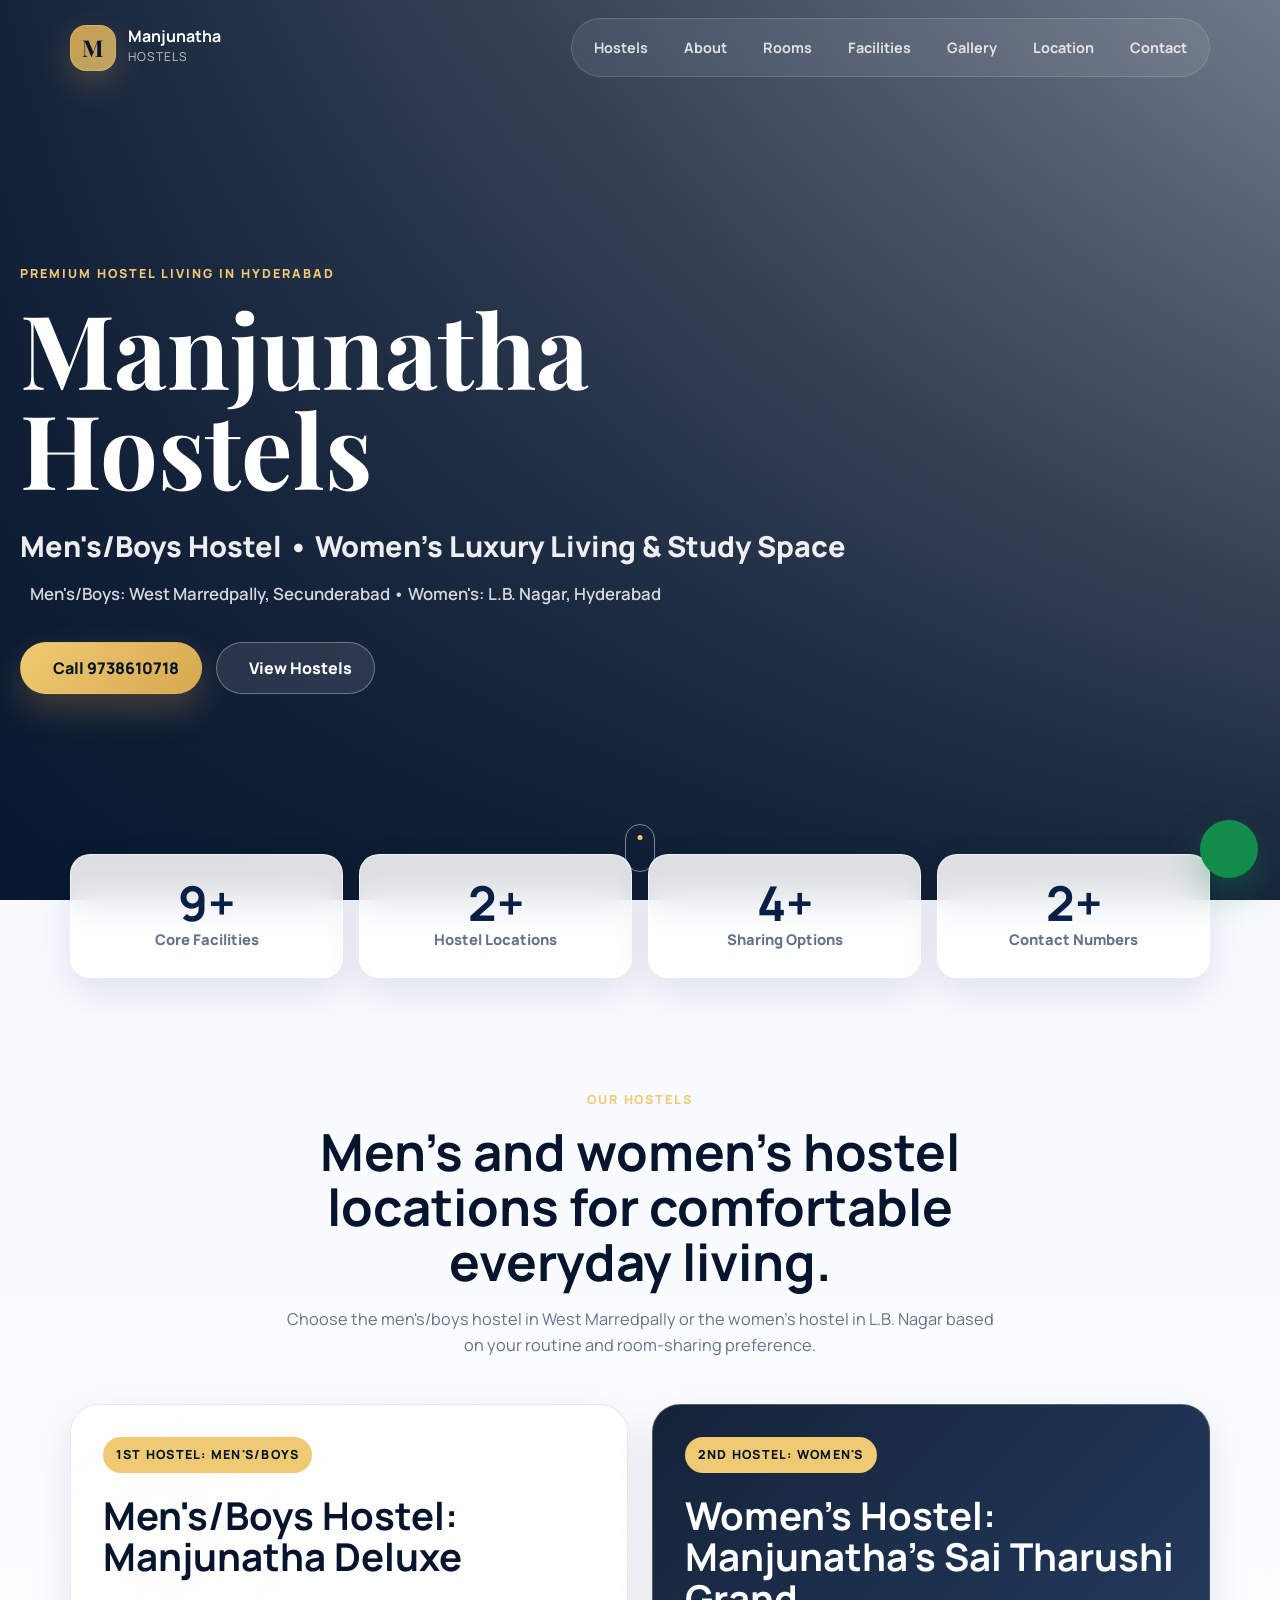
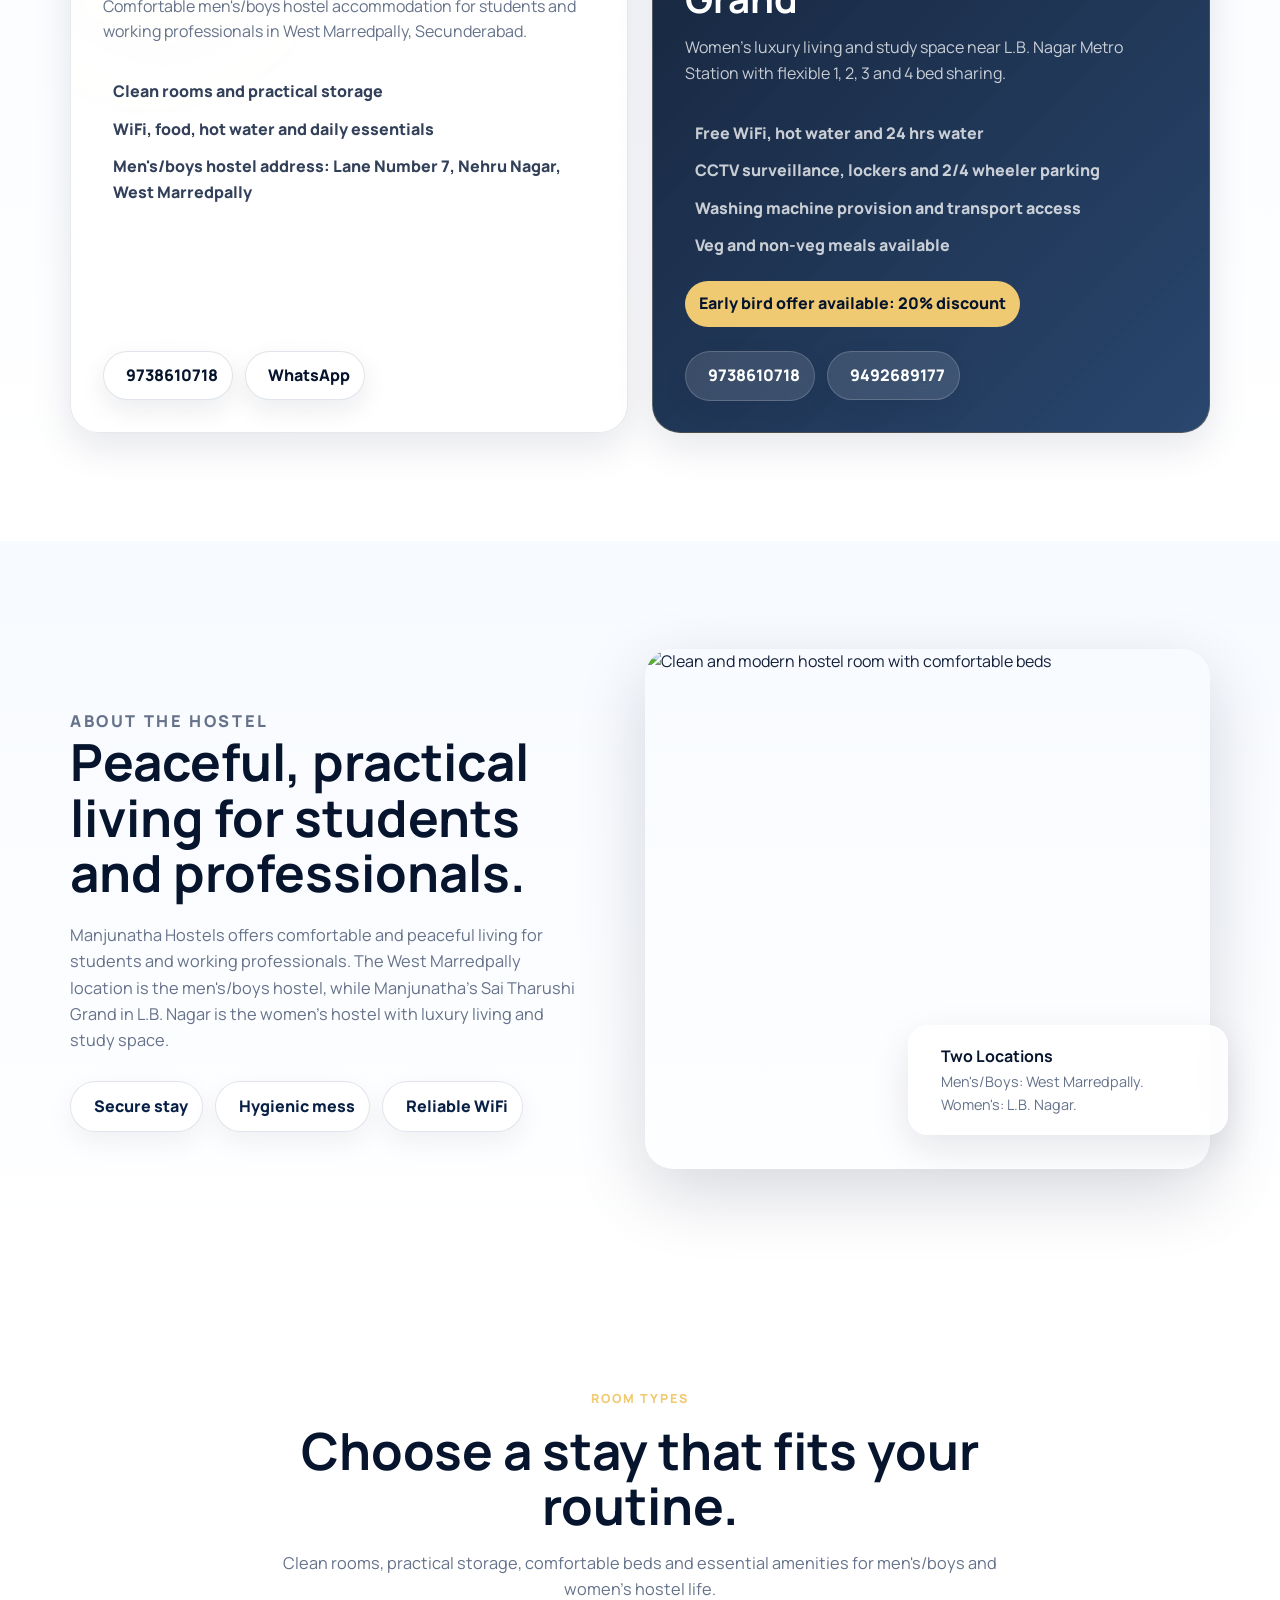
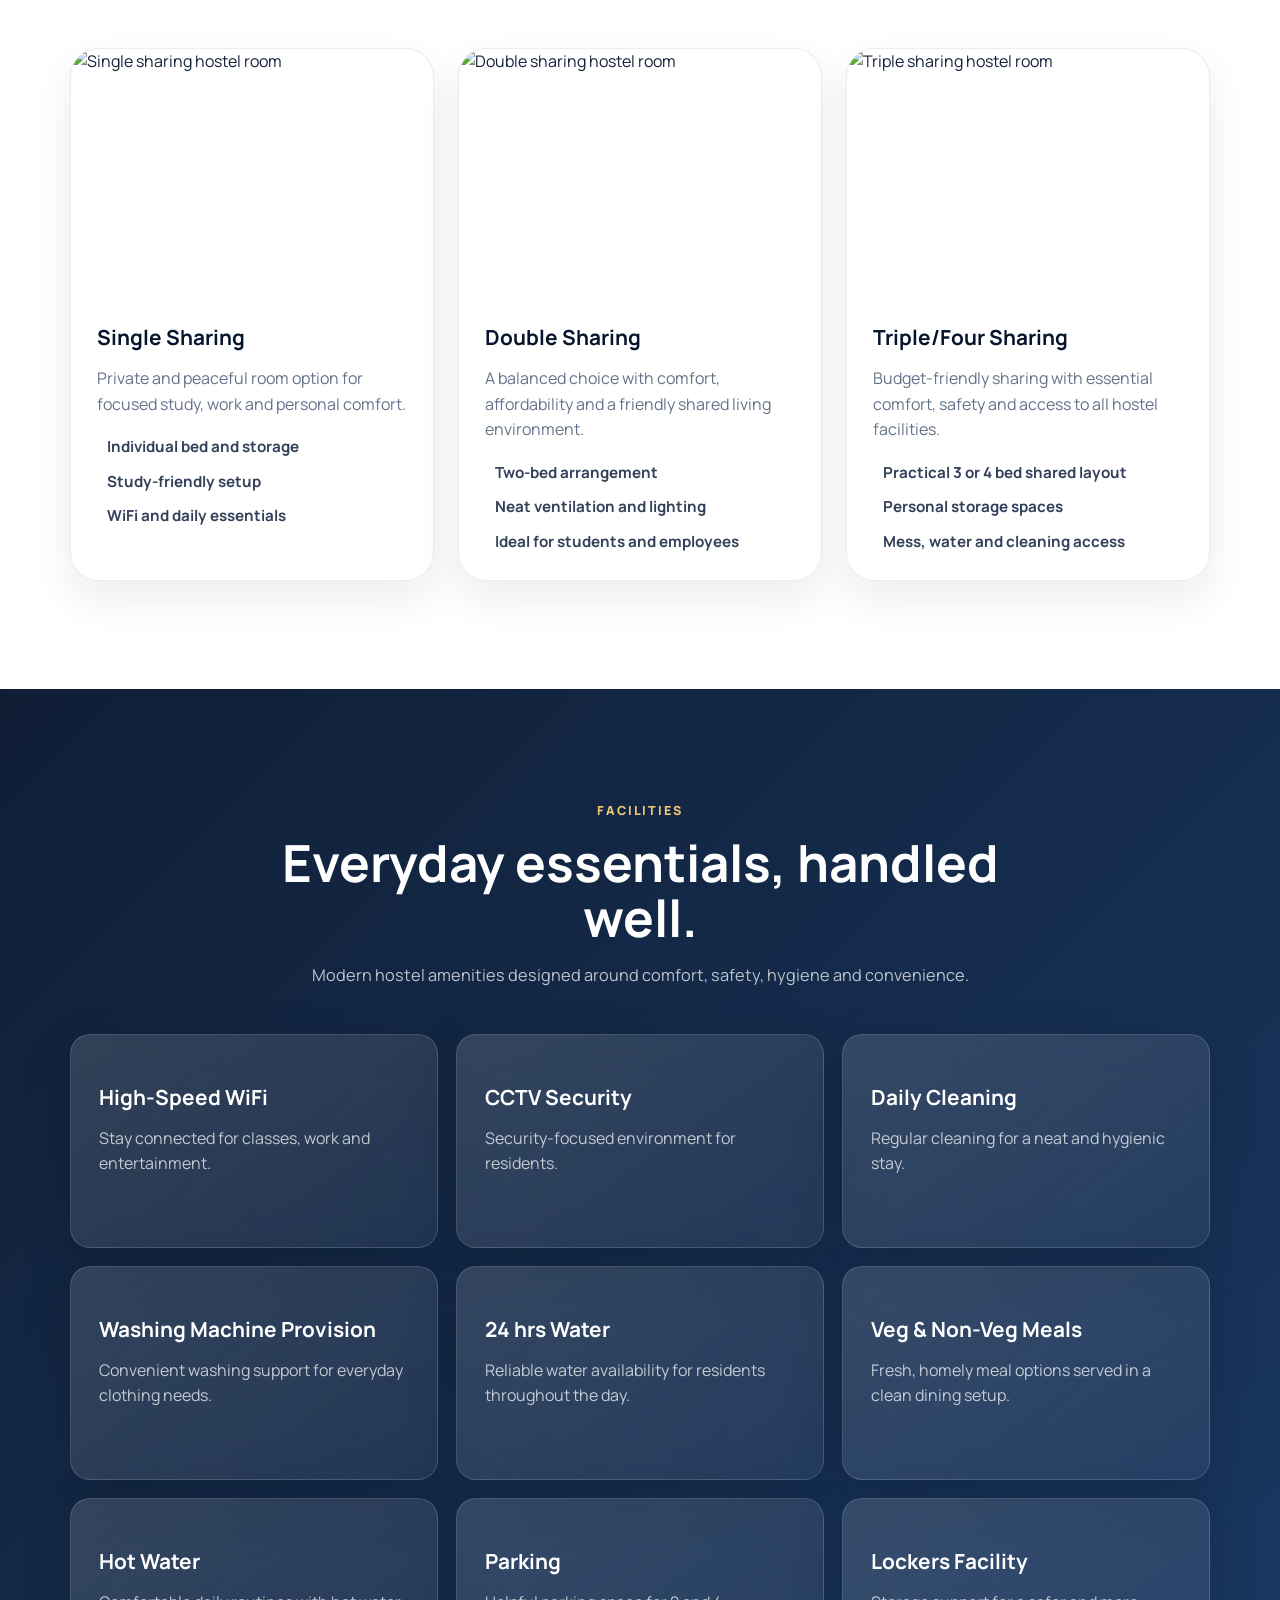
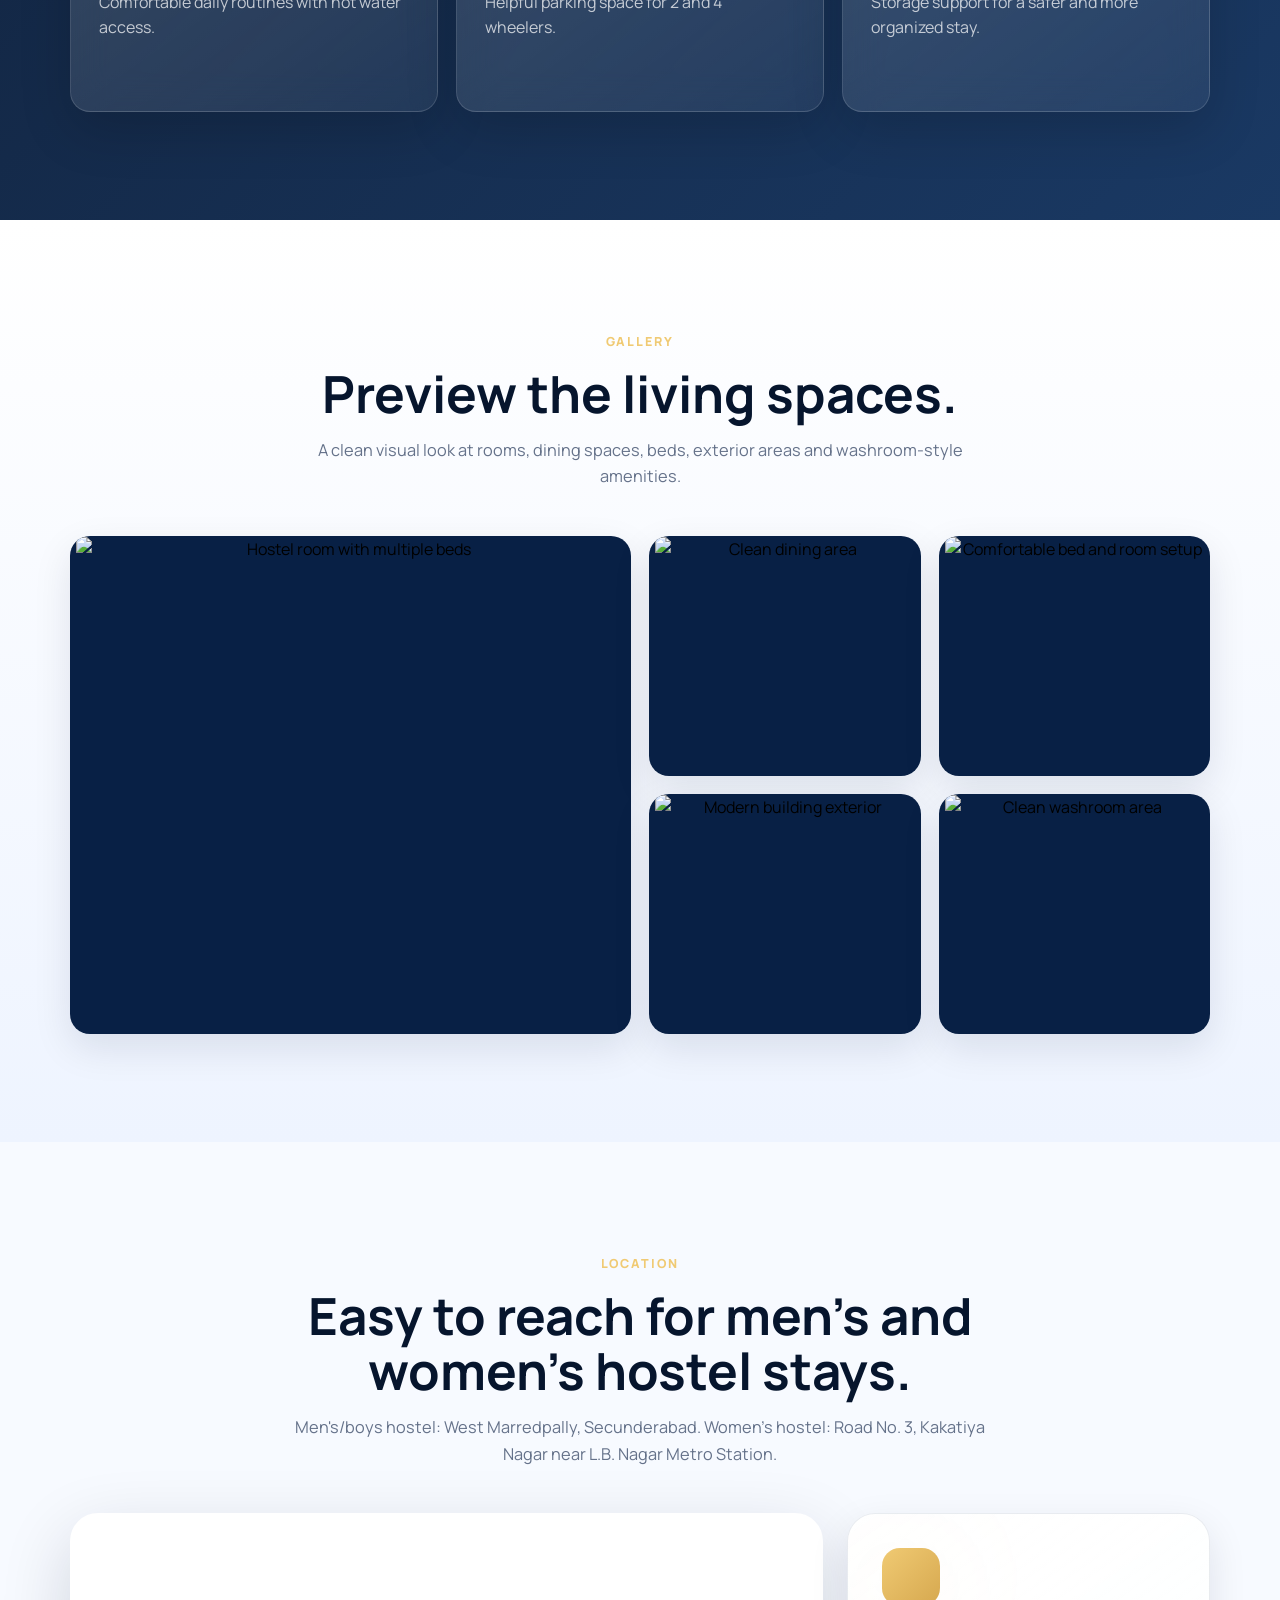
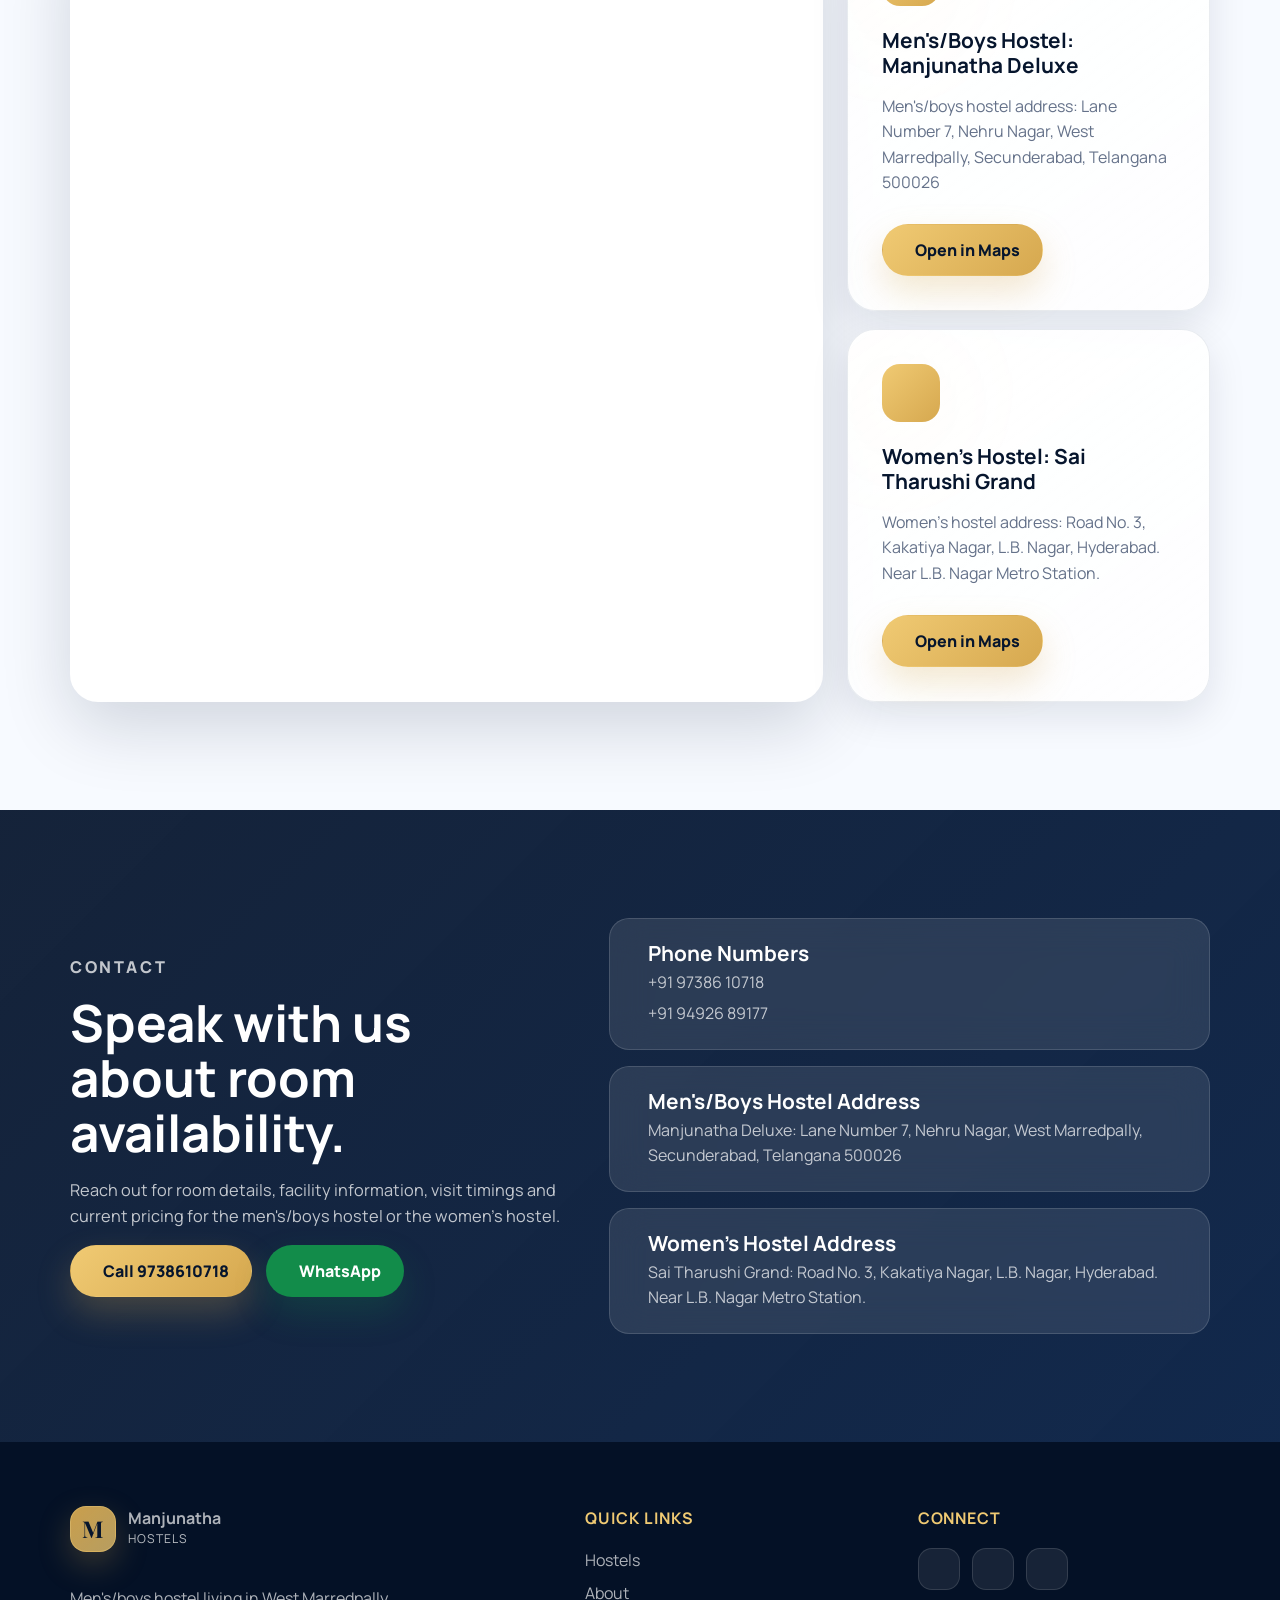
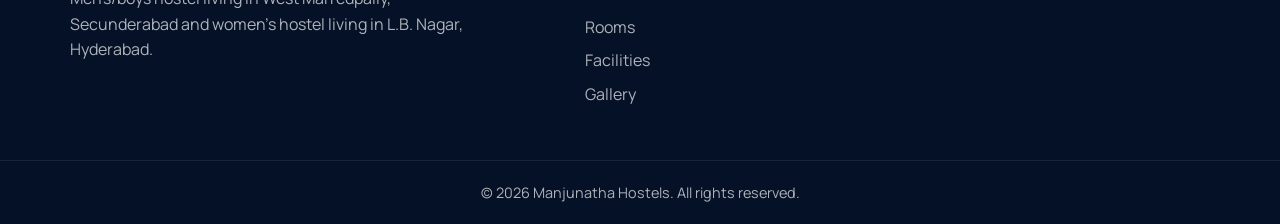
==== commit 63c5917e: "update-1" ====
--- a/index.html
+++ b/index.html
@@ -3,14 +3,14 @@
 <head>
   <meta charset="UTF-8">
   <meta name="viewport" content="width=device-width, initial-scale=1.0">
-  <meta name="description" content="Manjunatha Deluxe Boys Hostel in West Marredpally, Secunderabad offers affordable, comfortable and secure living for students and working professionals.">
-  <meta name="keywords" content="boys hostel West Marredpally, hostel in Secunderabad, PG for men Secunderabad, Manjunatha Deluxe Boys Hostel">
-  <meta name="author" content="Manjunatha Deluxe Boys Hostel">
-  <meta property="og:title" content="Manjunatha Deluxe Boys Hostel">
-  <meta property="og:description" content="Affordable, comfortable and secure living in West Marredpally, Secunderabad.">
+  <meta name="description" content="Manjunatha Hostels offers men's/boys hostel accommodation in West Marredpally and Sai Tharushi Grand women's luxury living and study space in L.B. Nagar, Hyderabad.">
+  <meta name="keywords" content="mens hostel West Marredpally, boys hostel West Marredpally, womens hostel L.B. Nagar, hostel in Secunderabad, PG Hyderabad, Sai Tharushi Grand, Manjunatha Hostels">
+  <meta name="author" content="Manjunatha Hostels">
+  <meta property="og:title" content="Manjunatha Hostels">
+  <meta property="og:description" content="Men's/boys hostel living in West Marredpally and women's hostel living in L.B. Nagar, Hyderabad.">
   <meta property="og:type" content="website">
   <meta property="og:image" content="https://images.unsplash.com/photo-1486406146926-c627a92ad1ab?auto=format&fit=crop&w=1600&q=80">
-  <title>Manjunatha Deluxe Boys Hostel | West Marredpally, Secunderabad</title>
+  <title>Manjunatha Hostels | Men's &amp; Women's Hostels in Hyderabad</title>
   <link rel="preconnect" href="https://fonts.googleapis.com">
   <link rel="preconnect" href="https://fonts.gstatic.com" crossorigin>
   <link href="https://fonts.googleapis.com/css2?family=Manrope:wght@400;500;600;700;800&family=Playfair+Display:wght@700&display=swap" rel="stylesheet">
@@ -18,19 +18,45 @@
   <script type="application/ld+json">
     {
       "@context": "https://schema.org",
-      "@type": "LodgingBusiness",
-      "name": "Manjunatha Deluxe Boys Hostel",
-      "description": "Affordable, comfortable and secure boys hostel in West Marredpally, Secunderabad for students and working professionals.",
-      "address": {
-        "@type": "PostalAddress",
-        "streetAddress": "Lane Number 7, Nehru Nagar, West Marredpally",
-        "addressLocality": "Secunderabad",
-        "addressRegion": "Telangana",
-        "postalCode": "500026",
-        "addressCountry": "IN"
-      },
-      "areaServed": "West Marredpally, Secunderabad",
-      "hasMap": "https://maps.app.goo.gl/LD5cH1LsXeyKGTDB9"
+      "@graph": [
+        {
+          "@type": "LodgingBusiness",
+          "name": "Manjunatha Deluxe Boys Hostel - Men's/Boys Hostel",
+          "description": "Affordable, comfortable and secure men's/boys hostel in West Marredpally, Secunderabad for students and working professionals.",
+          "telephone": [
+            "+919738610718",
+            "+919492689177"
+          ],
+          "address": {
+            "@type": "PostalAddress",
+            "streetAddress": "Lane Number 7, Nehru Nagar, West Marredpally",
+            "addressLocality": "Secunderabad",
+            "addressRegion": "Telangana",
+            "postalCode": "500026",
+            "addressCountry": "IN"
+          },
+          "areaServed": "West Marredpally, Secunderabad",
+          "hasMap": "https://maps.app.goo.gl/LD5cH1LsXeyKGTDB9"
+        },
+        {
+          "@type": "LodgingBusiness",
+          "name": "Manjunatha's Sai Tharushi Grand - Women's Hostel",
+          "description": "Women's luxury living and study space with 1, 2, 3 and 4 bed sharing options near L.B. Nagar Metro Station.",
+          "telephone": [
+            "+919738610718",
+            "+919492689177"
+          ],
+          "address": {
+            "@type": "PostalAddress",
+            "streetAddress": "Road No. 3, Kakatiya Nagar, L.B. Nagar",
+            "addressLocality": "Hyderabad",
+            "addressRegion": "Telangana",
+            "addressCountry": "IN"
+          },
+          "areaServed": "L.B. Nagar, Hyderabad",
+          "hasMap": "https://www.google.com/maps/search/?api=1&query=Road%20No.%203%2C%20Kakatiya%20Nagar%2C%20L.B.%20Nagar%2C%20Hyderabad"
+        }
+      ]
     }
   </script>
 </head>
@@ -45,11 +71,11 @@
 
   <header class="site-header" id="siteHeader">
     <nav class="navbar" aria-label="Primary navigation">
-      <a class="brand" href="#home" aria-label="Manjunatha Deluxe Boys Hostel home">
+      <a class="brand" href="#home" aria-label="Manjunatha Hostels home">
         <span class="brand-mark">M</span>
         <span>
           <strong>Manjunatha</strong>
-          <small>Deluxe Boys Hostel</small>
+          <small>Hostels</small>
         </span>
       </a>
 
@@ -60,6 +86,7 @@
       </button>
 
       <div class="nav-links" id="navLinks">
+        <a href="#hostels">Hostels</a>
         <a href="#about">About</a>
         <a href="#rooms">Rooms</a>
         <a href="#facilities">Facilities</a>
@@ -75,25 +102,25 @@
       <div class="hero-bg" role="img" aria-label="Premium hostel building and room ambiance"></div>
       <div class="hero-overlay"></div>
       <div class="hero-content reveal">
-        <p class="eyebrow">Premium Boys Hostel in Secunderabad</p>
-        <h1>Manjunatha Deluxe Boys Hostel</h1>
-        <p class="hero-subtitle">Affordable &bull; Comfortable &bull; Secure Living</p>
+        <p class="eyebrow">Premium Hostel Living in Hyderabad</p>
+        <h1>Manjunatha Hostels</h1>
+        <p class="hero-subtitle">Men's/Boys Hostel &bull; Women's Luxury Living & Study Space</p>
         <p class="hero-location">
           <i data-lucide="map-pin" aria-hidden="true"></i>
-          West Marredpally, Secunderabad
+          Men's/Boys: West Marredpally, Secunderabad &bull; Women's: L.B. Nagar, Hyderabad
         </p>
         <div class="hero-actions">
-          <a class="btn btn-primary" href="#contact">
+          <a class="btn btn-primary" href="tel:+919738610718">
             <i data-lucide="phone-call" aria-hidden="true"></i>
-            Contact Now
+            Call 9738610718
           </a>
-          <a class="btn btn-secondary" href="#facilities">
-            <i data-lucide="sparkles" aria-hidden="true"></i>
-            View Facilities
+          <a class="btn btn-secondary" href="#hostels">
+            <i data-lucide="building-2" aria-hidden="true"></i>
+            View Hostels
           </a>
         </div>
       </div>
-      <a class="scroll-cue" href="#about" aria-label="Scroll to about section">
+      <a class="scroll-cue" href="#hostels" aria-label="Scroll to hostel locations section">
         <span></span>
       </a>
     </section>
@@ -105,17 +132,67 @@
           <span>Core Facilities</span>
         </article>
         <article class="stat-card reveal">
-          <strong data-counter="3">0</strong>
-          <span>Room Options</span>
+          <strong data-counter="2">0</strong>
+          <span>Hostel Locations</span>
         </article>
         <article class="stat-card reveal">
-          <strong data-counter="24" data-suffix="/7">0</strong>
-          <span>Security Focus</span>
+          <strong data-counter="4">0</strong>
+          <span>Sharing Options</span>
         </article>
         <article class="stat-card reveal">
-          <strong data-counter="500026" data-format="plain" data-suffix="">0</strong>
-          <span>Prime PIN Code</span>
+          <strong data-counter="2">0</strong>
+          <span>Contact Numbers</span>
         </article>
+      </div>
+    </section>
+
+    <section class="section hostels-section" id="hostels">
+      <div class="container">
+        <div class="section-heading reveal">
+          <p class="section-kicker">Our Hostels</p>
+          <h2>Men's and women's hostel locations for comfortable everyday living.</h2>
+          <p>Choose the men's/boys hostel in West Marredpally or the women's hostel in L.B. Nagar based on your routine and room-sharing preference.</p>
+        </div>
+
+        <div class="hostel-grid">
+          <article class="hostel-card reveal">
+            <div class="hostel-card-top">
+              <span>1st Hostel: Men's/Boys</span>
+              <i data-lucide="building-2" aria-hidden="true"></i>
+            </div>
+            <h3>Men's/Boys Hostel: Manjunatha Deluxe</h3>
+            <p>Comfortable men's/boys hostel accommodation for students and working professionals in West Marredpally, Secunderabad.</p>
+            <ul class="hostel-features">
+              <li><i data-lucide="check" aria-hidden="true"></i> Clean rooms and practical storage</li>
+              <li><i data-lucide="check" aria-hidden="true"></i> WiFi, food, hot water and daily essentials</li>
+              <li><i data-lucide="check" aria-hidden="true"></i> Men's/boys hostel address: Lane Number 7, Nehru Nagar, West Marredpally</li>
+            </ul>
+            <div class="hostel-contact-row">
+              <a href="tel:+919738610718"><i data-lucide="phone" aria-hidden="true"></i> 9738610718</a>
+              <a href="https://wa.me/919738610718?text=Hello%20Manjunatha%20Hostels%2C%20I%20would%20like%20to%20know%20about%20men%27s%2Fboys%20hostel%20room%20availability." target="_blank" rel="noopener"><i data-lucide="message-circle" aria-hidden="true"></i> WhatsApp</a>
+            </div>
+          </article>
+
+          <article class="hostel-card hostel-card-accent reveal">
+            <div class="hostel-card-top">
+              <span>2nd Hostel: Women's</span>
+              <i data-lucide="sparkles" aria-hidden="true"></i>
+            </div>
+            <h3>Women's Hostel: Manjunatha's Sai Tharushi Grand</h3>
+            <p>Women's luxury living and study space near L.B. Nagar Metro Station with flexible 1, 2, 3 and 4 bed sharing.</p>
+            <ul class="hostel-features">
+              <li><i data-lucide="check" aria-hidden="true"></i> Free WiFi, hot water and 24 hrs water</li>
+              <li><i data-lucide="check" aria-hidden="true"></i> CCTV surveillance, lockers and 2/4 wheeler parking</li>
+              <li><i data-lucide="check" aria-hidden="true"></i> Washing machine provision and transport access</li>
+              <li><i data-lucide="check" aria-hidden="true"></i> Veg and non-veg meals available</li>
+            </ul>
+            <p class="hostel-offer">Early bird offer available: 20% discount</p>
+            <div class="hostel-contact-row">
+              <a href="tel:+919738610718"><i data-lucide="phone" aria-hidden="true"></i> 9738610718</a>
+              <a href="tel:+919492689177"><i data-lucide="phone" aria-hidden="true"></i> 9492689177</a>
+            </div>
+          </article>
+        </div>
       </div>
     </section>
 
@@ -125,7 +202,7 @@
           <p class="section-kicker">About The Hostel</p>
           <h2>Peaceful, practical living for students and professionals.</h2>
           <p>
-            Manjunatha Deluxe Boys Hostel offers a comfortable and peaceful living experience for students and working professionals. Located in West Marredpally, Secunderabad, the hostel provides quality rooms, hygienic food, WiFi, security, and essential amenities at affordable pricing.
+            Manjunatha Hostels offers comfortable and peaceful living for students and working professionals. The West Marredpally location is the men's/boys hostel, while Manjunatha's Sai Tharushi Grand in L.B. Nagar is the women's hostel with luxury living and study space.
           </p>
           <div class="about-points">
             <span><i data-lucide="shield-check" aria-hidden="true"></i> Secure stay</span>
@@ -138,8 +215,8 @@
           <div class="glass-note">
             <i data-lucide="building-2" aria-hidden="true"></i>
             <div>
-              <strong>West Marredpally</strong>
-              <span>Well-connected Secunderabad location</span>
+              <strong>Two Locations</strong>
+              <span>Men's/Boys: West Marredpally. Women's: L.B. Nagar.</span>
             </div>
           </div>
         </div>
@@ -151,7 +228,7 @@
         <div class="section-heading reveal">
           <p class="section-kicker">Room Types</p>
           <h2>Choose a stay that fits your routine.</h2>
-          <p>Clean rooms, practical storage, comfortable beds and essential amenities for everyday hostel life.</p>
+          <p>Clean rooms, practical storage, comfortable beds and essential amenities for men's/boys and women's hostel life.</p>
         </div>
 
         <div class="room-grid">
@@ -184,10 +261,10 @@
           <article class="room-card reveal">
             <img src="https://images.unsplash.com/photo-1586023492125-27b2c045efd7?auto=format&fit=crop&w=900&q=80" alt="Triple sharing hostel room">
             <div class="room-body">
-              <h3>Triple Sharing</h3>
+              <h3>Triple/Four Sharing</h3>
               <p>Budget-friendly sharing with essential comfort, safety and access to all hostel facilities.</p>
               <ul>
-                <li><i data-lucide="check" aria-hidden="true"></i> Practical shared layout</li>
+                <li><i data-lucide="check" aria-hidden="true"></i> Practical 3 or 4 bed shared layout</li>
                 <li><i data-lucide="check" aria-hidden="true"></i> Personal storage spaces</li>
                 <li><i data-lucide="check" aria-hidden="true"></i> Mess, water and cleaning access</li>
               </ul>
@@ -223,18 +300,18 @@
           </article>
           <article class="facility-card reveal">
             <i data-lucide="shirt" aria-hidden="true"></i>
-            <h3>Laundry</h3>
-            <p>Convenient laundry support for everyday needs.</p>
+            <h3>Washing Machine Provision</h3>
+            <p>Convenient washing support for everyday clothing needs.</p>
           </article>
           <article class="facility-card reveal">
             <i data-lucide="droplets" aria-hidden="true"></i>
-            <h3>RO Water</h3>
-            <p>Clean drinking water available for residents.</p>
+            <h3>24 hrs Water</h3>
+            <p>Reliable water availability for residents throughout the day.</p>
           </article>
           <article class="facility-card reveal">
             <i data-lucide="utensils" aria-hidden="true"></i>
-            <h3>Hygienic Food/Mess</h3>
-            <p>Fresh, homely meals served in a clean dining setup.</p>
+            <h3>Veg & Non-Veg Meals</h3>
+            <p>Fresh, homely meal options served in a clean dining setup.</p>
           </article>
           <article class="facility-card reveal">
             <i data-lucide="shower-head" aria-hidden="true"></i>
@@ -244,12 +321,12 @@
           <article class="facility-card reveal">
             <i data-lucide="car" aria-hidden="true"></i>
             <h3>Parking</h3>
-            <p>Helpful parking space for two-wheelers and residents.</p>
-          </article>
-          <article class="facility-card reveal">
-            <i data-lucide="plug-zap" aria-hidden="true"></i>
-            <h3>Power Backup</h3>
-            <p>Backup support for dependable everyday living.</p>
+            <p>Helpful parking space for 2 and 4 wheelers.</p>
+          </article>
+          <article class="facility-card reveal">
+            <i data-lucide="shield-check" aria-hidden="true"></i>
+            <h3>Lockers Facility</h3>
+            <p>Storage support for a safer and more organized stay.</p>
           </article>
         </div>
       </div>
@@ -287,22 +364,33 @@
       <div class="container">
         <div class="section-heading reveal">
           <p class="section-kicker">Location</p>
-          <h2>Easy to reach in West Marredpally.</h2>
-          <p>Located in Nehru Nagar with practical access to Secunderabad routes, colleges, offices and daily needs.</p>
+          <h2>Easy to reach for men's and women's hostel stays.</h2>
+          <p>Men's/boys hostel: West Marredpally, Secunderabad. Women's hostel: Road No. 3, Kakatiya Nagar near L.B. Nagar Metro Station.</p>
         </div>
 
         <div class="location-grid">
           <div class="map-wrap reveal">
-            <iframe title="Manjunatha Deluxe Boys Hostel location map" src="https://www.google.com/maps/embed?pb=!1m14!1m8!1m3!1d1808.9603960469599!2d78.5060517!3d17.4477006!3m2!1i1024!2i768!4f13.1!3m3!1m2!1s0x3bcb9b00532c5cb9%3A0x4088e857fd5257f4!2sManjunatha%20Deluxe%20boys%20hostel!5e1!3m2!1sen!2sin!4v1778221785608!5m2!1sen!2sin" allowfullscreen loading="lazy" referrerpolicy="no-referrer-when-downgrade"></iframe>
+            <iframe title="Manjunatha Deluxe men's/boys hostel location map" src="https://www.google.com/maps/embed?pb=!1m18!1m12!1m3!1d3806.2276119124053!2d78.5029106749362!3d17.4488166834489!2m3!1f0!2f0!3f0!3m2!1i1024!2i768!4f13.1!3m3!1m2!1s0x3bcb9b00532c5cb9%3A0x4088e857fd5257f4!2sManjunatha%20Deluxe%20boys%20hostel!5e0!3m2!1sen!2sin!4v1778342352287!5m2!1sen!2sin" allowfullscreen loading="lazy" referrerpolicy="no-referrer-when-downgrade"></iframe>
           </div>
-          <aside class="location-card reveal">
-            <span class="icon-pill"><i data-lucide="map-pinned" aria-hidden="true"></i></span>
-            <h3>Manjunatha Deluxe Boys Hostel</h3>
-            <p>Lane Number 7, Nehru Nagar, West Marredpally, Secunderabad, Telangana 500026</p>
-            <a class="btn btn-primary" href="https://maps.app.goo.gl/LD5cH1LsXeyKGTDB9" target="_blank" rel="noopener">
-              <i data-lucide="navigation" aria-hidden="true"></i>
-              Open in Maps
-            </a>
+          <aside class="location-list">
+            <article class="location-card reveal">
+              <span class="icon-pill"><i data-lucide="map-pinned" aria-hidden="true"></i></span>
+              <h3>Men's/Boys Hostel: Manjunatha Deluxe</h3>
+              <p>Men's/boys hostel address: Lane Number 7, Nehru Nagar, West Marredpally, Secunderabad, Telangana 500026</p>
+              <a class="btn btn-primary" href="https://maps.app.goo.gl/LD5cH1LsXeyKGTDB9" target="_blank" rel="noopener">
+                <i data-lucide="navigation" aria-hidden="true"></i>
+                Open in Maps
+              </a>
+            </article>
+            <article class="location-card reveal">
+              <span class="icon-pill"><i data-lucide="map-pinned" aria-hidden="true"></i></span>
+              <h3>Women's Hostel: Sai Tharushi Grand</h3>
+              <p>Women's hostel address: Road No. 3, Kakatiya Nagar, L.B. Nagar, Hyderabad. Near L.B. Nagar Metro Station.</p>
+              <a class="btn btn-primary" href="https://www.google.com/maps/search/?api=1&query=Road%20No.%203%2C%20Kakatiya%20Nagar%2C%20L.B.%20Nagar%2C%20Hyderabad" target="_blank" rel="noopener">
+                <i data-lucide="navigation" aria-hidden="true"></i>
+                Open in Maps
+              </a>
+            </article>
           </aside>
         </div>
       </div>
@@ -313,13 +401,13 @@
         <div class="contact-copy reveal">
           <p class="section-kicker">Contact</p>
           <h2>Speak with us about room availability.</h2>
-          <p>Reach out for room details, facility information, visit timings and current pricing.</p>
+          <p>Reach out for room details, facility information, visit timings and current pricing for the men's/boys hostel or the women's hostel.</p>
           <div class="contact-actions">
-            <a class="btn btn-primary" href="tel:+919000000000">
+            <a class="btn btn-primary" href="tel:+919738610718">
               <i data-lucide="phone" aria-hidden="true"></i>
-              Call Now
+              Call 9738610718
             </a>
-            <a class="btn btn-whatsapp" href="https://wa.me/919000000000?text=Hello%20Manjunatha%20Deluxe%20Boys%20Hostel%2C%20I%20would%20like%20to%20know%20about%20room%20availability." target="_blank" rel="noopener">
+            <a class="btn btn-whatsapp" href="https://wa.me/919738610718?text=Hello%20Manjunatha%20Hostels%2C%20I%20would%20like%20to%20know%20about%20men%27s%2Fboys%20or%20women%27s%20hostel%20room%20availability." target="_blank" rel="noopener">
               <i data-lucide="message-circle" aria-hidden="true"></i>
               WhatsApp
             </a>
@@ -330,22 +418,25 @@
           <article class="contact-card reveal">
             <i data-lucide="phone-call" aria-hidden="true"></i>
             <div>
-              <h3>Phone</h3>
-              <a href="tel:+919000000000">+91 90000 00000</a>
+              <h3>Phone Numbers</h3>
+              <div class="phone-list">
+                <a href="tel:+919738610718">+91 97386 10718</a>
+                <a href="tel:+919492689177">+91 94926 89177</a>
+              </div>
             </div>
           </article>
           <article class="contact-card reveal">
-            <i data-lucide="mail" aria-hidden="true"></i>
+            <i data-lucide="building-2" aria-hidden="true"></i>
             <div>
-              <h3>Email</h3>
-              <a href="mailto:contact@manjunathadeluxehostel.com">contact@manjunathadeluxehostel.com</a>
+              <h3>Men's/Boys Hostel Address</h3>
+              <p>Manjunatha Deluxe: Lane Number 7, Nehru Nagar, West Marredpally, Secunderabad, Telangana 500026</p>
             </div>
           </article>
           <article class="contact-card reveal">
             <i data-lucide="map-pin" aria-hidden="true"></i>
             <div>
-              <h3>Address</h3>
-              <p>Lane Number 7, Nehru Nagar, West Marredpally, Secunderabad, Telangana 500026</p>
+              <h3>Women's Hostel Address</h3>
+              <p>Sai Tharushi Grand: Road No. 3, Kakatiya Nagar, L.B. Nagar, Hyderabad. Near L.B. Nagar Metro Station.</p>
             </div>
           </article>
         </div>
@@ -356,17 +447,18 @@
   <footer class="footer">
     <div class="container footer-grid">
       <div>
-        <a class="brand footer-brand" href="#home" aria-label="Manjunatha Deluxe Boys Hostel home">
+        <a class="brand footer-brand" href="#home" aria-label="Manjunatha Hostels home">
           <span class="brand-mark">M</span>
           <span>
             <strong>Manjunatha</strong>
-            <small>Deluxe Boys Hostel</small>
+            <small>Hostels</small>
           </span>
         </a>
-        <p>Affordable, comfortable and secure living in West Marredpally, Secunderabad.</p>
+        <p>Men's/boys hostel living in West Marredpally, Secunderabad and women's hostel living in L.B. Nagar, Hyderabad.</p>
       </div>
       <div>
         <h3>Quick Links</h3>
+        <a href="#hostels">Hostels</a>
         <a href="#about">About</a>
         <a href="#rooms">Rooms</a>
         <a href="#facilities">Facilities</a>
@@ -377,16 +469,16 @@
         <div class="social-links">
           <a href="#" aria-label="Facebook"><i data-lucide="facebook" aria-hidden="true"></i></a>
           <a href="#" aria-label="Instagram"><i data-lucide="instagram" aria-hidden="true"></i></a>
-          <a href="https://wa.me/919000000000" target="_blank" rel="noopener" aria-label="WhatsApp"><i data-lucide="message-circle" aria-hidden="true"></i></a>
+          <a href="https://wa.me/919738610718" target="_blank" rel="noopener" aria-label="WhatsApp"><i data-lucide="message-circle" aria-hidden="true"></i></a>
         </div>
       </div>
     </div>
     <div class="footer-bottom">
-      <p>&copy; <span id="year"></span> Manjunatha Deluxe Boys Hostel. All rights reserved.</p>
+      <p>&copy; <span id="year"></span> Manjunatha Hostels. All rights reserved.</p>
     </div>
   </footer>
 
-  <a class="floating-whatsapp" href="https://wa.me/919000000000?text=Hello%20Manjunatha%20Deluxe%20Boys%20Hostel%2C%20I%20would%20like%20to%20know%20about%20rooms." target="_blank" rel="noopener" aria-label="Chat on WhatsApp">
+  <a class="floating-whatsapp" href="https://wa.me/919738610718?text=Hello%20Manjunatha%20Hostels%2C%20I%20would%20like%20to%20know%20about%20men%27s%2Fboys%20or%20women%27s%20hostel%20rooms." target="_blank" rel="noopener" aria-label="Chat on WhatsApp">
     <i data-lucide="message-circle" aria-hidden="true"></i>
   </a>
 
--- a/style.css
+++ b/style.css
@@ -491,6 +491,161 @@
   font-weight: 800;
 }
 
+.hostels-section {
+  background: linear-gradient(180deg, var(--ice), var(--white));
+}
+
+.hostel-grid {
+  display: grid;
+  grid-template-columns: repeat(2, 1fr);
+  gap: 24px;
+  align-items: stretch;
+}
+
+.hostel-card {
+  display: flex;
+  flex-direction: column;
+  min-height: 100%;
+  padding: 32px;
+  border: 1px solid rgba(12, 45, 90, 0.1);
+  border-radius: var(--radius-lg);
+  background:
+    linear-gradient(145deg, rgba(255, 255, 255, 0.96), rgba(255, 255, 255, 0.82)),
+    radial-gradient(circle at 14% 18%, rgba(240, 202, 115, 0.22), transparent 31%);
+  box-shadow: var(--shadow-soft);
+}
+
+.hostel-card-accent {
+  color: var(--white);
+  border-color: rgba(240, 202, 115, 0.24);
+  background:
+    linear-gradient(135deg, rgba(6, 21, 45, 0.94), rgba(12, 45, 90, 0.88)),
+    url("https://images.unsplash.com/photo-1595526114035-0d45ed16cfbf?auto=format&fit=crop&w=1500&q=85") center/cover;
+}
+
+.hostel-card-top {
+  display: flex;
+  align-items: center;
+  justify-content: space-between;
+  gap: 18px;
+  margin-bottom: 22px;
+}
+
+.hostel-card-top span {
+  display: inline-flex;
+  align-items: center;
+  min-height: 36px;
+  padding: 8px 13px;
+  border-radius: 999px;
+  color: var(--navy-950);
+  background: var(--gold-400);
+  font-size: 0.78rem;
+  font-weight: 900;
+  letter-spacing: 0.1em;
+  text-transform: uppercase;
+}
+
+.hostel-card-top svg {
+  width: 46px;
+  height: 46px;
+  padding: 11px;
+  border-radius: 16px;
+  color: var(--navy-950);
+  background: linear-gradient(135deg, var(--gold-400), var(--gold-500));
+}
+
+.hostel-card h3 {
+  margin: 0;
+  color: var(--navy-950);
+  font-size: clamp(1.7rem, 3vw, 2.4rem);
+  line-height: 1.08;
+}
+
+.hostel-card p {
+  color: var(--muted);
+}
+
+.hostel-card-accent h3,
+.hostel-card-accent p,
+.hostel-card-accent .hostel-features li {
+  color: var(--white);
+}
+
+.hostel-card-accent p,
+.hostel-card-accent .hostel-features li {
+  color: rgba(255, 255, 255, 0.76);
+}
+
+.hostel-features {
+  display: grid;
+  gap: 12px;
+  margin: 18px 0 0;
+  padding: 0;
+  list-style: none;
+}
+
+.hostel-features li {
+  display: flex;
+  align-items: flex-start;
+  gap: 10px;
+  color: #33405a;
+  font-weight: 800;
+}
+
+.hostel-features svg {
+  flex: 0 0 auto;
+  width: 18px;
+  height: 18px;
+  margin-top: 3px;
+  color: var(--gold-500);
+}
+
+.hostel-offer {
+  width: fit-content;
+  margin: 22px 0 0;
+  padding: 10px 14px;
+  border-radius: 999px;
+  color: var(--navy-950) !important;
+  background: var(--gold-400);
+  font-weight: 900;
+}
+
+.hostel-contact-row {
+  display: flex;
+  flex-wrap: wrap;
+  gap: 12px;
+  margin-top: auto;
+  padding-top: 24px;
+}
+
+.hostel-contact-row a {
+  min-height: 44px;
+  display: inline-flex;
+  align-items: center;
+  justify-content: center;
+  gap: 8px;
+  padding: 11px 14px;
+  border: 1px solid rgba(12, 45, 90, 0.12);
+  border-radius: 999px;
+  color: var(--navy-950);
+  background: var(--white);
+  font-weight: 900;
+  box-shadow: 0 10px 26px rgba(6, 21, 45, 0.08);
+}
+
+.hostel-card-accent .hostel-contact-row a {
+  border-color: rgba(255, 255, 255, 0.18);
+  color: var(--white);
+  background: rgba(255, 255, 255, 0.12);
+  backdrop-filter: blur(14px);
+}
+
+.hostel-contact-row svg {
+  width: 17px;
+  height: 17px;
+  color: var(--gold-500);
+}
+
 .about-section {
   background:
     linear-gradient(180deg, var(--ice), var(--white));
@@ -787,6 +942,11 @@
   align-items: stretch;
 }
 
+.location-list {
+  display: grid;
+  gap: 18px;
+}
+
 .map-wrap {
   min-height: 460px;
   overflow: hidden;
@@ -807,7 +967,7 @@
 .location-card {
   display: flex;
   flex-direction: column;
-  justify-content: center;
+  justify-content: flex-start;
   align-items: flex-start;
   padding: 34px;
   border: 1px solid rgba(12, 45, 90, 0.09);
@@ -901,6 +1061,16 @@
   margin: 4px 0 0;
   color: rgba(255, 255, 255, 0.72);
   overflow-wrap: anywhere;
+}
+
+.phone-list {
+  display: grid;
+  gap: 6px;
+  margin-top: 4px;
+}
+
+.phone-list a {
+  margin: 0;
 }
 
 .footer {
@@ -1114,6 +1284,7 @@
   }
 
   .stats-grid,
+  .hostel-grid,
   .room-grid,
   .facility-grid,
   .about-grid,
@@ -1130,6 +1301,7 @@
   }
 
   .room-grid,
+  .hostel-grid,
   .facility-grid {
     gap: 18px;
   }
@@ -1228,6 +1400,7 @@
   }
 
   .stats-grid,
+  .hostel-grid,
   .room-grid,
   .facility-grid,
   .about-grid,
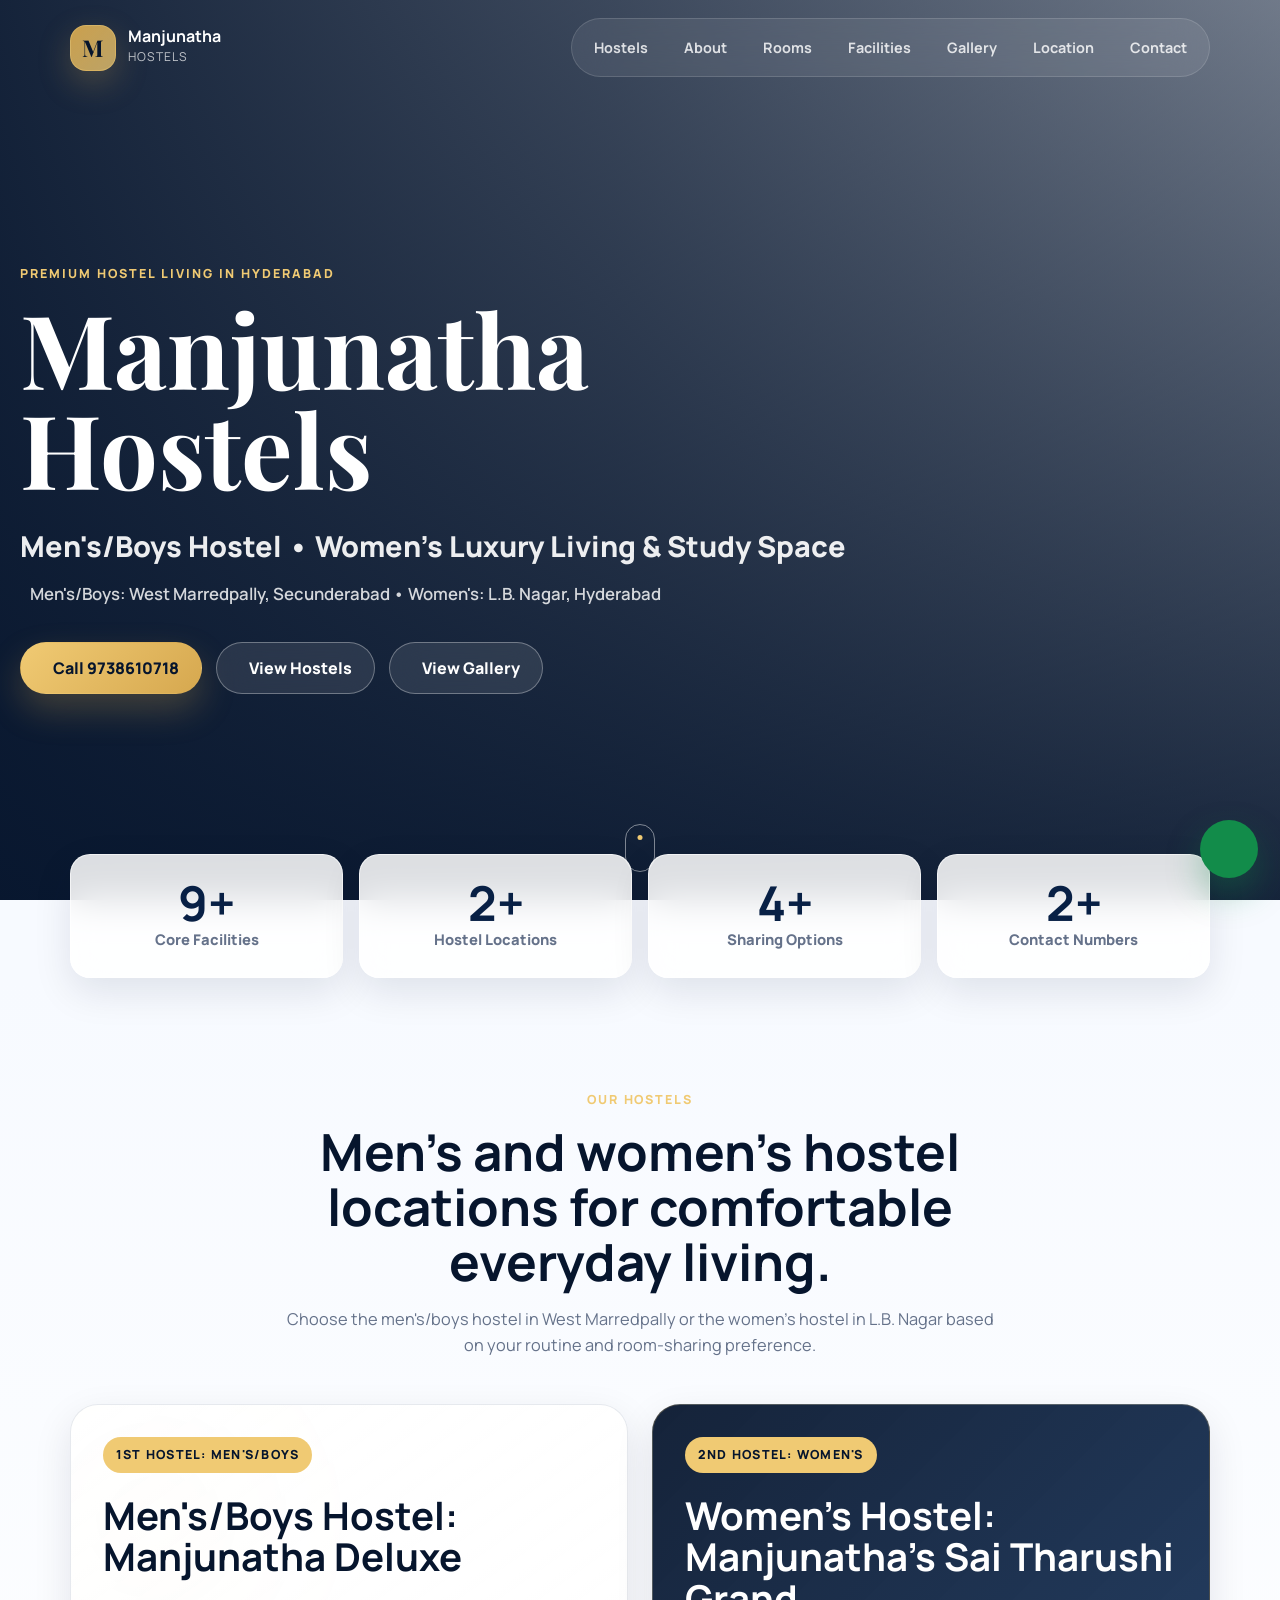
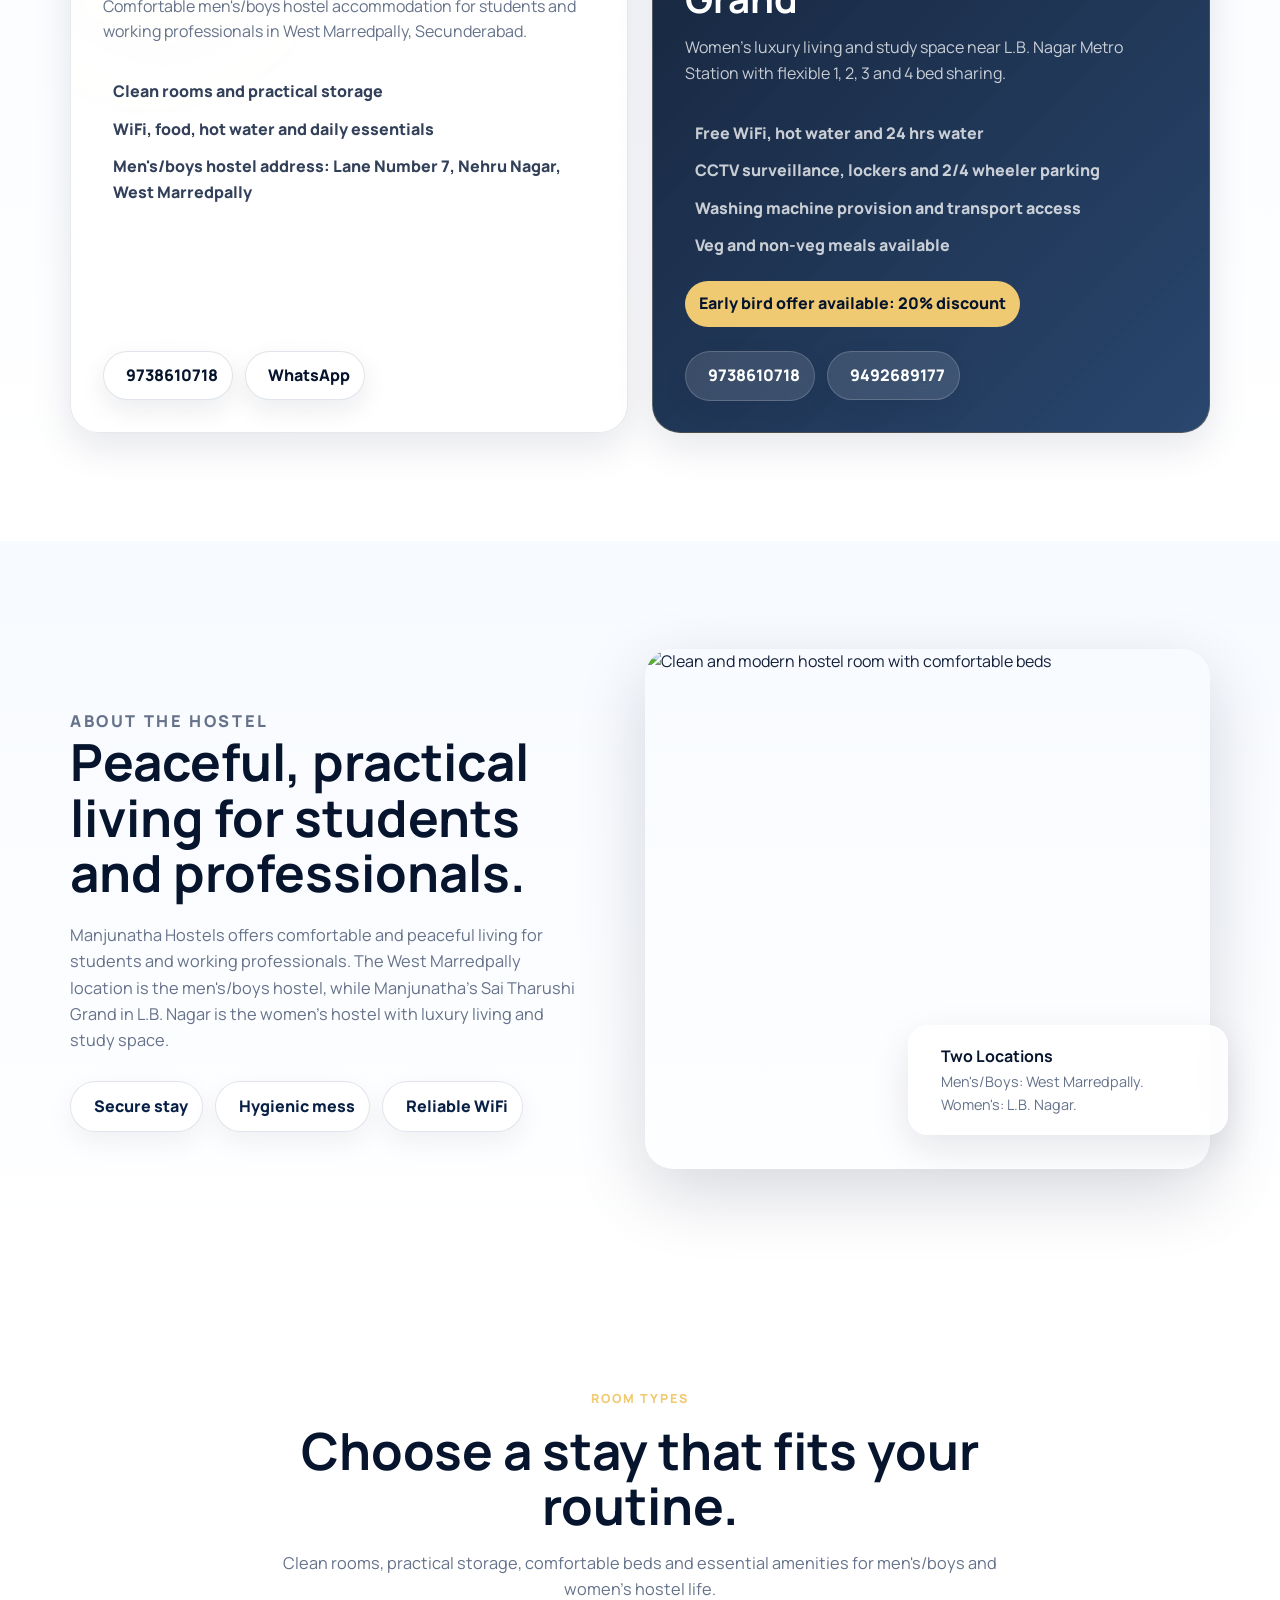
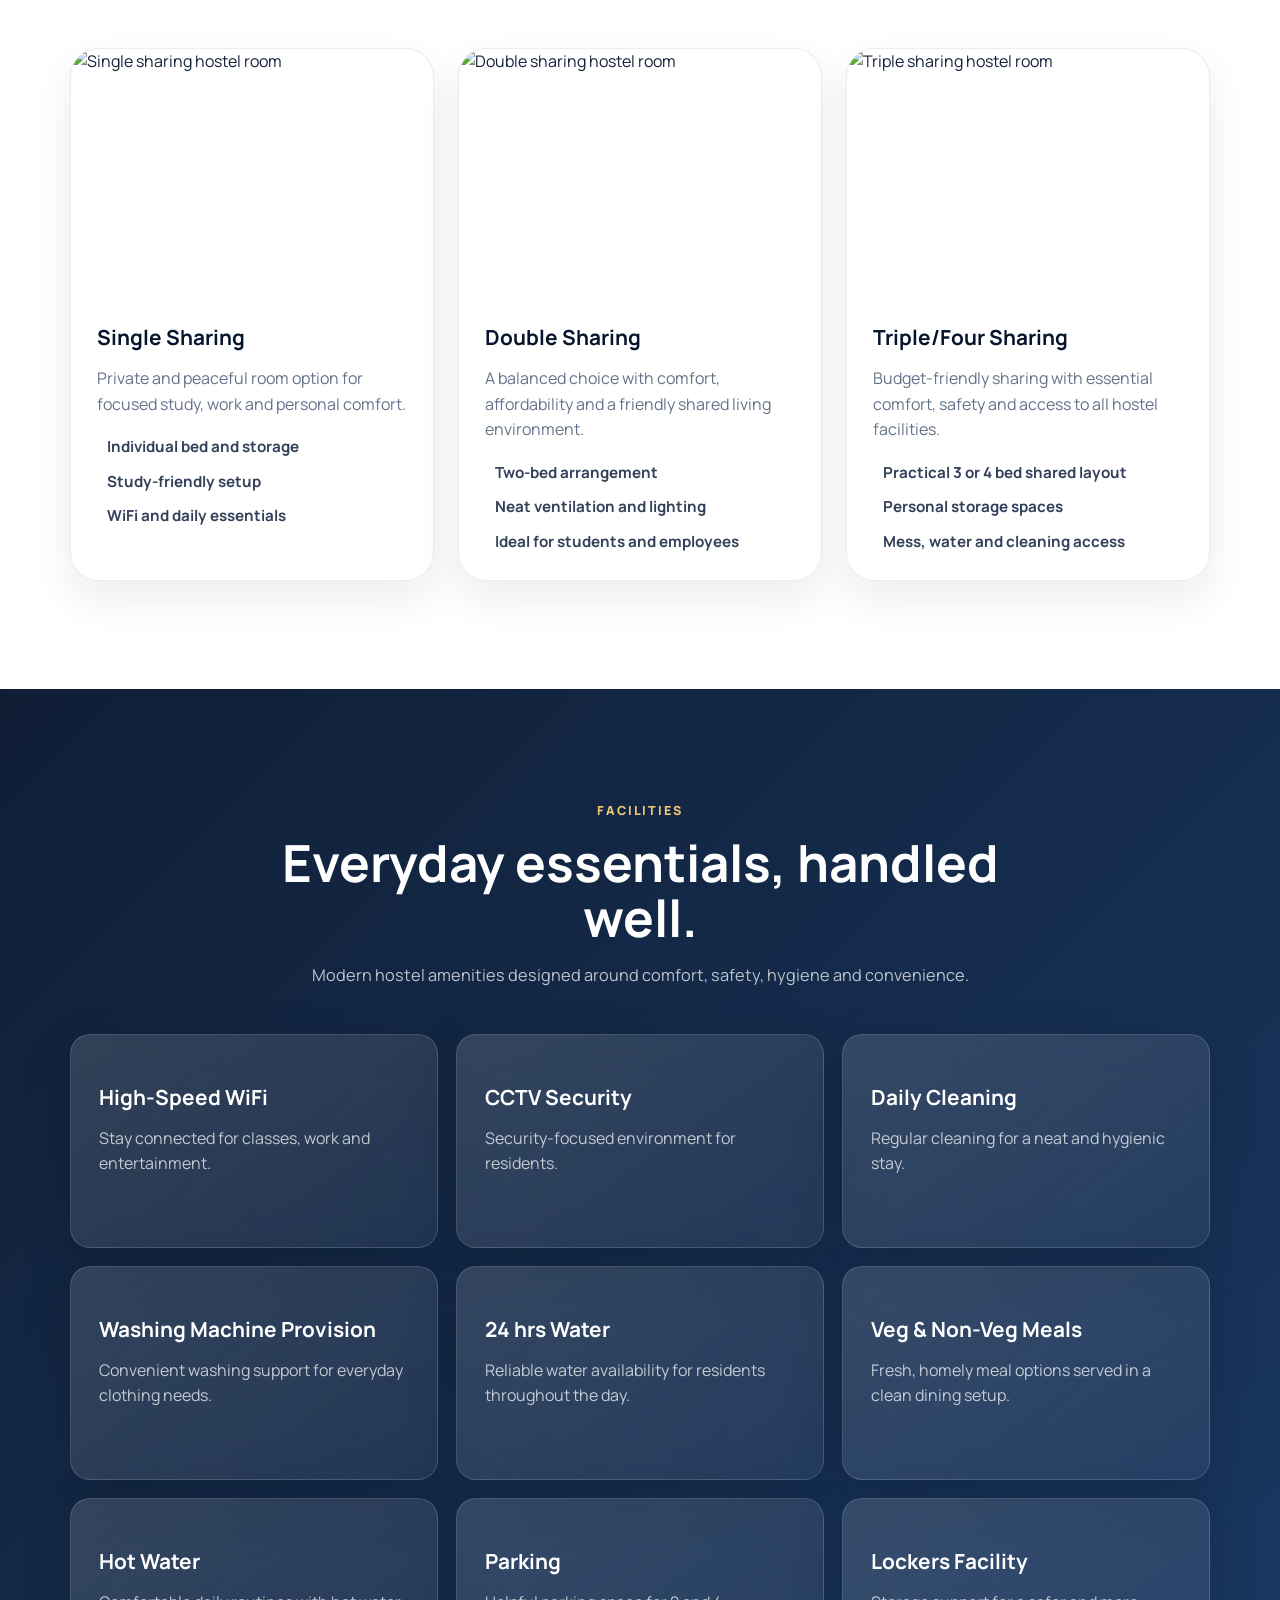
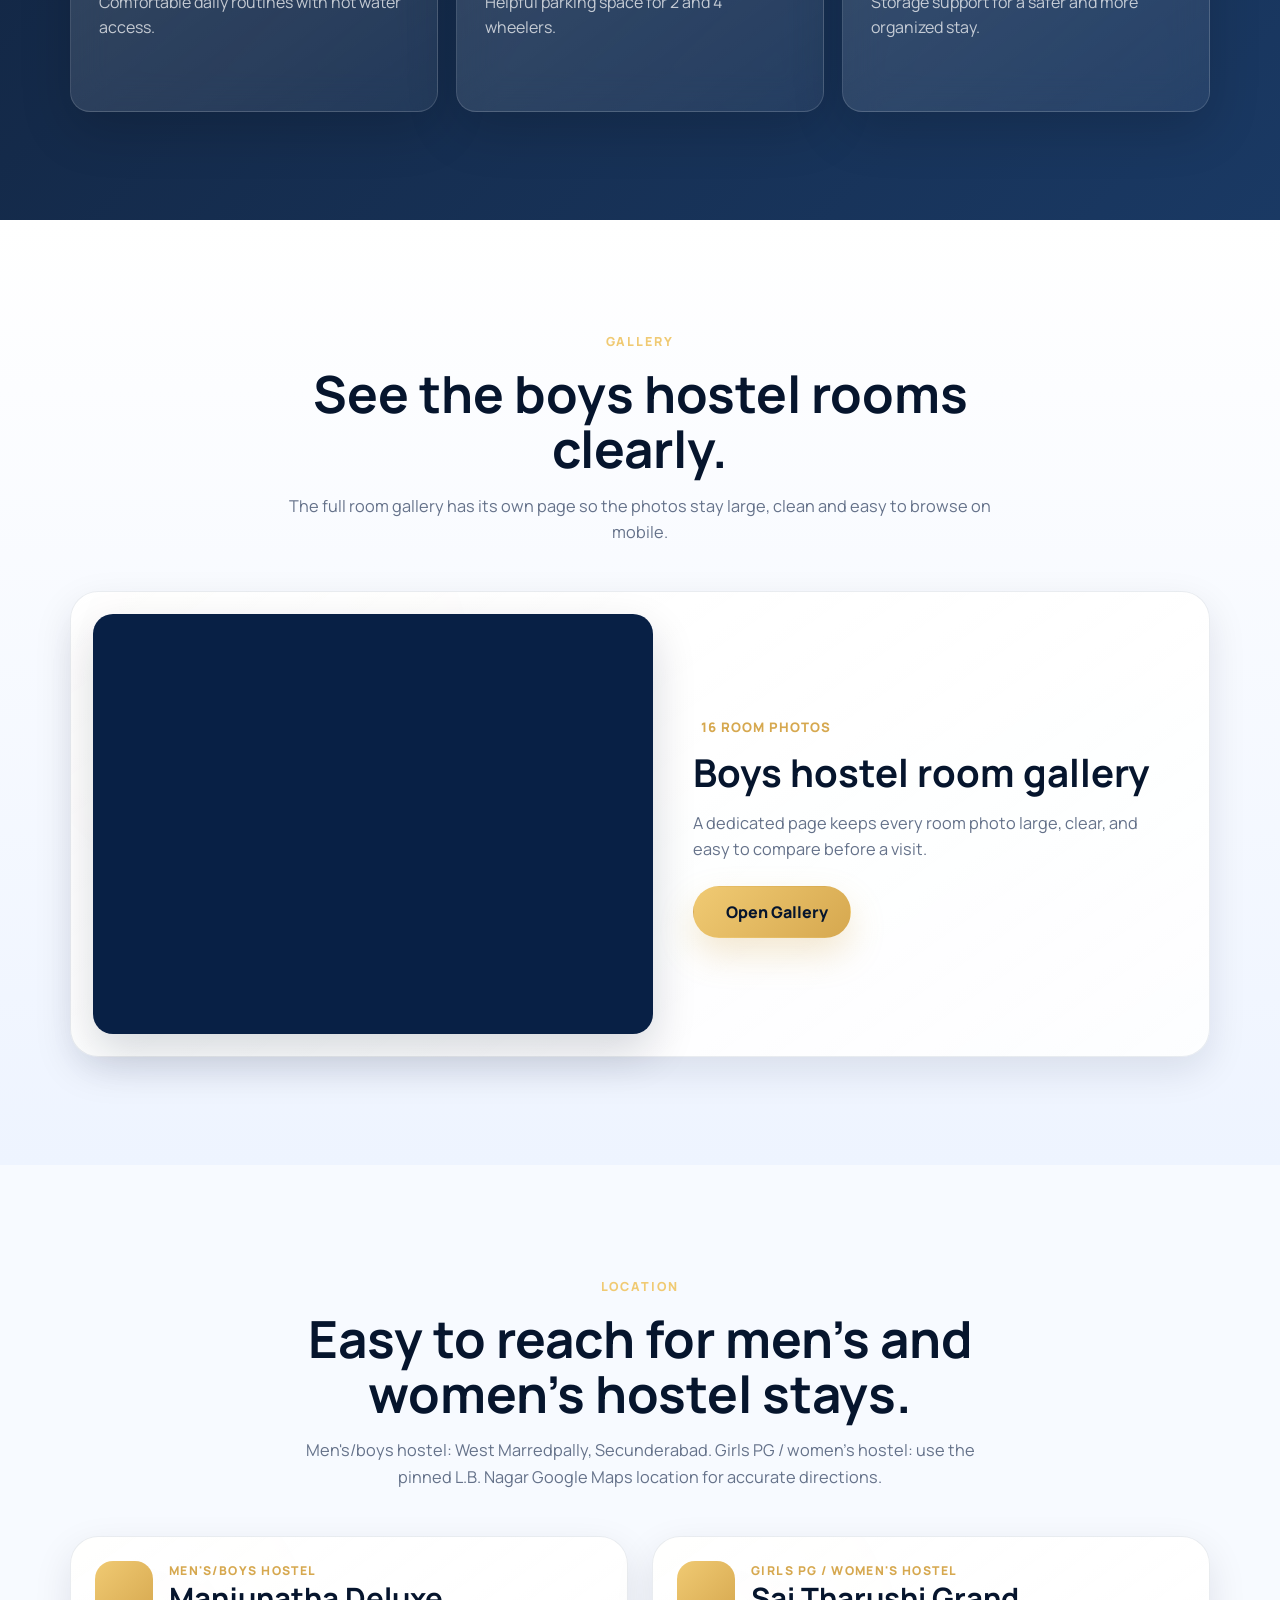
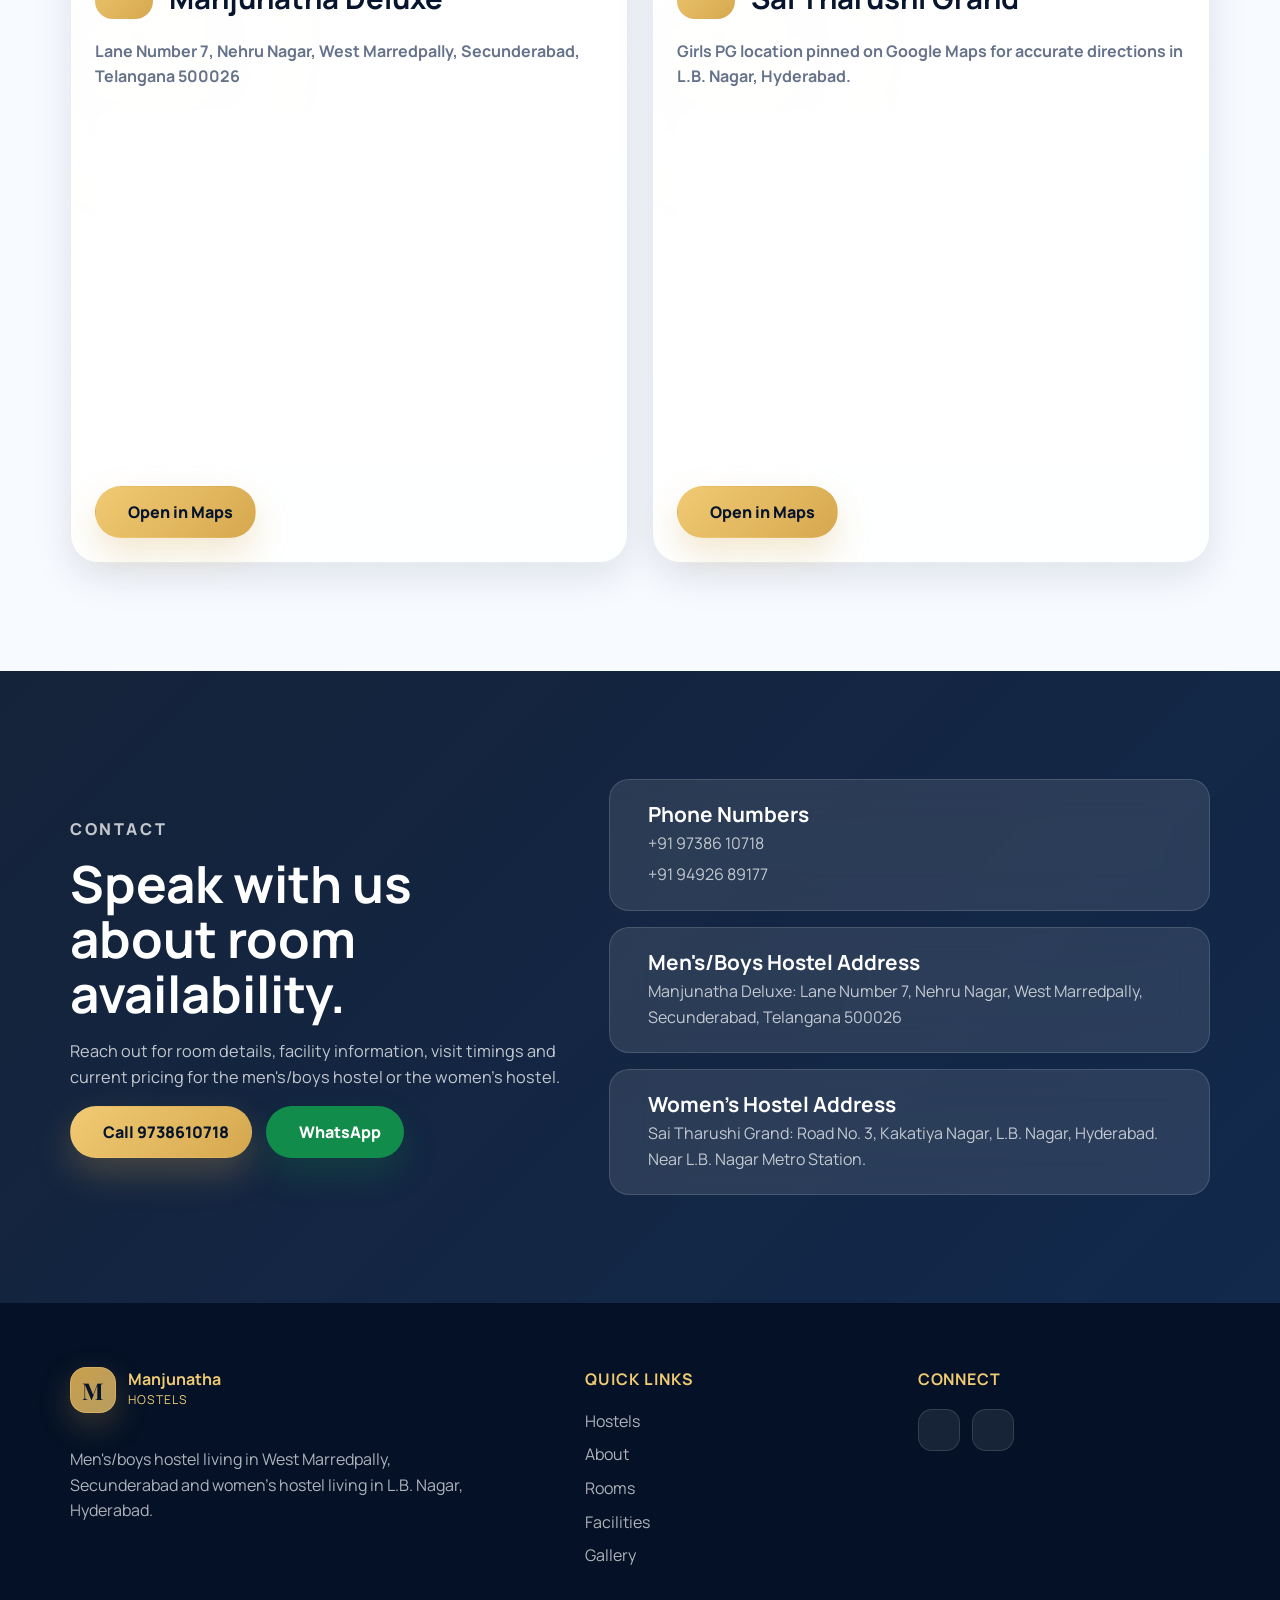
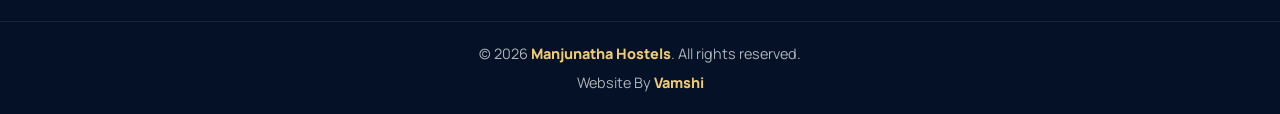
==== commit ce875eba: "update2" ====
--- a/index.html
+++ b/index.html
@@ -54,7 +54,7 @@
             "addressCountry": "IN"
           },
           "areaServed": "L.B. Nagar, Hyderabad",
-          "hasMap": "https://www.google.com/maps/search/?api=1&query=Road%20No.%203%2C%20Kakatiya%20Nagar%2C%20L.B.%20Nagar%2C%20Hyderabad"
+          "hasMap": "https://maps.app.goo.gl/J3w9fXBAoEyA3Cvc8"
         }
       ]
     }
@@ -90,7 +90,7 @@
         <a href="#about">About</a>
         <a href="#rooms">Rooms</a>
         <a href="#facilities">Facilities</a>
-        <a href="#gallery">Gallery</a>
+        <a href="gallery.html">Gallery</a>
         <a href="#location">Location</a>
         <a href="#contact">Contact</a>
       </div>
@@ -118,6 +118,10 @@
             <i data-lucide="building-2" aria-hidden="true"></i>
             View Hostels
           </a>
+          <a class="btn btn-secondary" href="gallery.html">
+            <i data-lucide="images" aria-hidden="true"></i>
+            View Gallery
+          </a>
         </div>
       </div>
       <a class="scroll-cue" href="#hostels" aria-label="Scroll to hostel locations section">
@@ -332,30 +336,26 @@
       </div>
     </section>
 
-    <section class="section gallery-section" id="gallery">
+    <section class="section gallery-section gallery-cta-section" id="gallery">
       <div class="container">
         <div class="section-heading reveal">
           <p class="section-kicker">Gallery</p>
-          <h2>Preview the living spaces.</h2>
-          <p>A clean visual look at rooms, dining spaces, beds, exterior areas and washroom-style amenities.</p>
-        </div>
-
-        <div class="gallery-grid">
-          <button class="gallery-item large reveal" data-full="https://images.unsplash.com/photo-1555854877-bab0e564b8d5?auto=format&fit=crop&w=1600&q=85" aria-label="Open room photo">
-            <img src="https://images.unsplash.com/photo-1555854877-bab0e564b8d5?auto=format&fit=crop&w=900&q=80" alt="Hostel room with multiple beds">
-          </button>
-          <button class="gallery-item reveal" data-full="https://images.unsplash.com/photo-1552566626-52f8b828add9?auto=format&fit=crop&w=1600&q=85" aria-label="Open dining area photo">
-            <img src="https://images.unsplash.com/photo-1552566626-52f8b828add9?auto=format&fit=crop&w=900&q=80" alt="Clean dining area">
-          </button>
-          <button class="gallery-item reveal" data-full="https://images.unsplash.com/photo-1505693416388-ac5ce068fe85?auto=format&fit=crop&w=1600&q=85" aria-label="Open bed photo">
-            <img src="https://images.unsplash.com/photo-1505693416388-ac5ce068fe85?auto=format&fit=crop&w=900&q=80" alt="Comfortable bed and room setup">
-          </button>
-          <button class="gallery-item reveal" data-full="https://images.unsplash.com/photo-1486406146926-c627a92ad1ab?auto=format&fit=crop&w=1600&q=85" aria-label="Open exterior building photo">
-            <img src="https://images.unsplash.com/photo-1486406146926-c627a92ad1ab?auto=format&fit=crop&w=900&q=80" alt="Modern building exterior">
-          </button>
-          <button class="gallery-item reveal" data-full="https://images.unsplash.com/photo-1584622650111-993a426fbf0a?auto=format&fit=crop&w=1600&q=85" aria-label="Open washroom photo">
-            <img src="https://images.unsplash.com/photo-1584622650111-993a426fbf0a?auto=format&fit=crop&w=900&q=80" alt="Clean washroom area">
-          </button>
+          <h2>See the boys hostel rooms clearly.</h2>
+          <p>The full room gallery has its own page so the photos stay large, clean and easy to browse on mobile.</p>
+        </div>
+        <div class="gallery-teaser reveal">
+          <a class="gallery-teaser-image" href="gallery.html" aria-label="Open boys hostel room gallery">
+            <img src="images/gallery/boys-hostel-room-10.jpg" alt="Boys hostel shared room with multiple beds" loading="lazy" decoding="async">
+          </a>
+          <div class="gallery-teaser-copy">
+            <span><i data-lucide="image" aria-hidden="true"></i> 16 room photos</span>
+            <h3>Boys hostel room gallery</h3>
+            <p>A dedicated page keeps every room photo large, clear, and easy to compare before a visit.</p>
+            <a class="btn btn-primary" href="gallery.html">
+              <i data-lucide="images" aria-hidden="true"></i>
+              Open Gallery
+            </a>
+          </div>
         </div>
       </div>
     </section>
@@ -365,33 +365,45 @@
         <div class="section-heading reveal">
           <p class="section-kicker">Location</p>
           <h2>Easy to reach for men's and women's hostel stays.</h2>
-          <p>Men's/boys hostel: West Marredpally, Secunderabad. Women's hostel: Road No. 3, Kakatiya Nagar near L.B. Nagar Metro Station.</p>
+          <p>Men's/boys hostel: West Marredpally, Secunderabad. Girls PG / women's hostel: use the pinned L.B. Nagar Google Maps location for accurate directions.</p>
         </div>
 
         <div class="location-grid">
-          <div class="map-wrap reveal">
-            <iframe title="Manjunatha Deluxe men's/boys hostel location map" src="https://www.google.com/maps/embed?pb=!1m18!1m12!1m3!1d3806.2276119124053!2d78.5029106749362!3d17.4488166834489!2m3!1f0!2f0!3f0!3m2!1i1024!2i768!4f13.1!3m3!1m2!1s0x3bcb9b00532c5cb9%3A0x4088e857fd5257f4!2sManjunatha%20Deluxe%20boys%20hostel!5e0!3m2!1sen!2sin!4v1778342352287!5m2!1sen!2sin" allowfullscreen loading="lazy" referrerpolicy="no-referrer-when-downgrade"></iframe>
-          </div>
-          <aside class="location-list">
-            <article class="location-card reveal">
+          <article class="location-map-card reveal">
+            <div class="location-card-head">
               <span class="icon-pill"><i data-lucide="map-pinned" aria-hidden="true"></i></span>
-              <h3>Men's/Boys Hostel: Manjunatha Deluxe</h3>
-              <p>Men's/boys hostel address: Lane Number 7, Nehru Nagar, West Marredpally, Secunderabad, Telangana 500026</p>
-              <a class="btn btn-primary" href="https://maps.app.goo.gl/LD5cH1LsXeyKGTDB9" target="_blank" rel="noopener">
-                <i data-lucide="navigation" aria-hidden="true"></i>
-                Open in Maps
-              </a>
-            </article>
-            <article class="location-card reveal">
+              <div>
+                <p class="location-label">Men's/Boys Hostel</p>
+                <h3>Manjunatha Deluxe</h3>
+              </div>
+            </div>
+            <p>Lane Number 7, Nehru Nagar, West Marredpally, Secunderabad, Telangana 500026</p>
+            <div class="map-wrap">
+              <iframe title="Manjunatha Deluxe men's/boys hostel location map" src="https://www.google.com/maps/embed?pb=!1m18!1m12!1m3!1d3806.2276119124053!2d78.5029106749362!3d17.4488166834489!2m3!1f0!2f0!3f0!3m2!1i1024!2i768!4f13.1!3m3!1m2!1s0x3bcb9b00532c5cb9%3A0x4088e857fd5257f4!2sManjunatha%20Deluxe%20boys%20hostel!5e0!3m2!1sen!2sin!4v1778342352287!5m2!1sen!2sin" allowfullscreen loading="lazy" referrerpolicy="no-referrer-when-downgrade"></iframe>
+            </div>
+            <a class="btn btn-primary" href="https://maps.app.goo.gl/LD5cH1LsXeyKGTDB9" target="_blank" rel="noopener">
+              <i data-lucide="navigation" aria-hidden="true"></i>
+              Open in Maps
+            </a>
+          </article>
+
+          <article class="location-map-card reveal">
+            <div class="location-card-head">
               <span class="icon-pill"><i data-lucide="map-pinned" aria-hidden="true"></i></span>
-              <h3>Women's Hostel: Sai Tharushi Grand</h3>
-              <p>Women's hostel address: Road No. 3, Kakatiya Nagar, L.B. Nagar, Hyderabad. Near L.B. Nagar Metro Station.</p>
-              <a class="btn btn-primary" href="https://www.google.com/maps/search/?api=1&query=Road%20No.%203%2C%20Kakatiya%20Nagar%2C%20L.B.%20Nagar%2C%20Hyderabad" target="_blank" rel="noopener">
-                <i data-lucide="navigation" aria-hidden="true"></i>
-                Open in Maps
-              </a>
-            </article>
-          </aside>
+              <div>
+                <p class="location-label">Girls PG / Women's Hostel</p>
+                <h3>Sai Tharushi Grand</h3>
+              </div>
+            </div>
+            <p>Girls PG location pinned on Google Maps for accurate directions in L.B. Nagar, Hyderabad.</p>
+            <div class="map-wrap">
+              <iframe title="Girls PG location map" src="https://www.google.com/maps/embed?pb=!1m18!1m12!1m3!1d3808.384302142278!2d78.545161!3d17.345231199999997!2m3!1f0!2f0!3f0!3m2!1i1024!2i768!4f13.1!3m3!1m2!1s0x3bcb99000b7c8781%3A0xf937ee1514f9d80a!2sAnanda%20Nilayam%20Ed-Am!5e0!3m2!1sen!2sin!4v1778403361518!5m2!1sen!2sin" allowfullscreen loading="lazy" referrerpolicy="no-referrer-when-downgrade"></iframe>
+            </div>
+            <a class="btn btn-primary" href="https://maps.app.goo.gl/J3w9fXBAoEyA3Cvc8" target="_blank" rel="noopener">
+              <i data-lucide="navigation" aria-hidden="true"></i>
+              Open in Maps
+            </a>
+          </article>
         </div>
       </div>
     </section>
@@ -462,19 +474,19 @@
         <a href="#about">About</a>
         <a href="#rooms">Rooms</a>
         <a href="#facilities">Facilities</a>
-        <a href="#gallery">Gallery</a>
+        <a href="gallery.html">Gallery</a>
       </div>
       <div>
         <h3>Connect</h3>
         <div class="social-links">
-          <a href="#" aria-label="Facebook"><i data-lucide="facebook" aria-hidden="true"></i></a>
-          <a href="#" aria-label="Instagram"><i data-lucide="instagram" aria-hidden="true"></i></a>
-          <a href="https://wa.me/919738610718" target="_blank" rel="noopener" aria-label="WhatsApp"><i data-lucide="message-circle" aria-hidden="true"></i></a>
+          <a href="tel:+919738610718" aria-label="Call Manjunatha Hostels"><i data-lucide="phone-call" aria-hidden="true"></i></a>
+          <a href="https://wa.me/919738610718?text=Hello%20Manjunatha%20Hostels%2C%20I%20would%20like%20to%20know%20about%20hostel%20room%20availability." target="_blank" rel="noopener" aria-label="WhatsApp Manjunatha Hostels"><i data-lucide="message-circle" aria-hidden="true"></i></a>
         </div>
       </div>
     </div>
     <div class="footer-bottom">
-      <p>&copy; <span id="year"></span> Manjunatha Hostels. All rights reserved.</p>
+      <p>&copy; <span id="year"></span> <span class="footer-name">Manjunatha Hostels</span>. All rights reserved.</p>
+      <p class="site-credit">Website By <a href="https://www.linkedin.com/in/vamshi-kuruva/" target="_blank" rel="noopener">Vamshi</a></p>
     </div>
   </footer>
 
@@ -486,7 +498,13 @@
     <button class="lightbox-close" type="button" aria-label="Close gallery preview">
       <i data-lucide="x" aria-hidden="true"></i>
     </button>
+    <button class="lightbox-nav lightbox-prev" type="button" aria-label="Previous gallery image">
+      <i data-lucide="chevron-left" aria-hidden="true"></i>
+    </button>
     <img src="" alt="">
+    <button class="lightbox-nav lightbox-next" type="button" aria-label="Next gallery image">
+      <i data-lucide="chevron-right" aria-hidden="true"></i>
+    </button>
   </div>
 
   <script src="https://unpkg.com/lucide@latest/dist/umd/lucide.min.js"></script>
--- a/style.css
+++ b/style.css
@@ -885,31 +885,148 @@
   background: linear-gradient(180deg, var(--white), #eef4ff);
 }
 
+.gallery-cta-section {
+  overflow: hidden;
+}
+
+.gallery-teaser {
+  display: grid;
+  grid-template-columns: 1.05fr 0.95fr;
+  gap: 28px;
+  align-items: center;
+  padding: 22px;
+  border: 1px solid rgba(12, 45, 90, 0.09);
+  border-radius: var(--radius-lg);
+  background:
+    linear-gradient(145deg, rgba(255, 255, 255, 0.98), rgba(255, 255, 255, 0.86)),
+    radial-gradient(circle at 15% 18%, rgba(240, 202, 115, 0.2), transparent 28%);
+  box-shadow: var(--shadow-soft);
+}
+
+.gallery-teaser-image {
+  position: relative;
+  overflow: hidden;
+  display: block;
+  border-radius: var(--radius-md);
+  background: var(--navy-900);
+  box-shadow: 0 18px 44px rgba(6, 21, 45, 0.16);
+}
+
+.gallery-teaser-image img {
+  aspect-ratio: 4 / 3;
+  object-fit: cover;
+  transition: transform 0.35s ease;
+}
+
+.gallery-teaser-image:hover img {
+  transform: scale(1.035);
+}
+
+.gallery-teaser-copy {
+  padding: 12px;
+}
+
+.gallery-teaser-copy span {
+  display: inline-flex;
+  align-items: center;
+  gap: 8px;
+  margin-bottom: 14px;
+  color: var(--gold-500);
+  font-size: 0.82rem;
+  font-weight: 900;
+  letter-spacing: 0.08em;
+  text-transform: uppercase;
+}
+
+.gallery-teaser-copy span svg {
+  width: 17px;
+  height: 17px;
+}
+
+.gallery-teaser-copy h3 {
+  margin: 0;
+  color: var(--navy-950);
+  font-size: clamp(1.7rem, 3vw, 2.55rem);
+  line-height: 1.08;
+}
+
+.gallery-teaser-copy p {
+  margin: 16px 0 24px;
+  color: var(--muted);
+  font-size: 1.02rem;
+}
+
+.gallery-page-hero {
+  position: relative;
+  min-height: 76svh;
+  display: grid;
+  align-items: end;
+  padding: 142px 20px 72px;
+  color: var(--white);
+  overflow: hidden;
+}
+
+.gallery-page-hero-bg {
+  position: absolute;
+  inset: 0;
+  background-image: url("images/gallery/boys-hostel-room-10.jpg");
+  background-position: center;
+  background-size: cover;
+  transform: scale(1.04);
+}
+
+.gallery-page-hero-content {
+  position: relative;
+  z-index: 2;
+  width: var(--container);
+  margin: 0 auto;
+}
+
+.gallery-page-hero-content h1 {
+  max-width: 760px;
+  margin: 0;
+  font-family: "Playfair Display", Georgia, serif;
+  font-size: clamp(3rem, 7vw, 6rem);
+  line-height: 0.98;
+  letter-spacing: 0;
+}
+
+.gallery-page-hero-content p:not(.eyebrow) {
+  max-width: 680px;
+  margin: 22px 0 30px;
+  color: rgba(255, 255, 255, 0.82);
+  font-size: clamp(1rem, 2vw, 1.22rem);
+  font-weight: 700;
+}
+
+.gallery-page-section {
+  padding-top: 92px;
+}
+
 .gallery-grid {
-  display: grid;
-  grid-template-columns: repeat(4, 1fr);
-  grid-auto-rows: 240px;
-  gap: 18px;
+  column-count: 3;
+  column-gap: 18px;
 }
 
 .gallery-item {
   position: relative;
   overflow: hidden;
+  display: block;
+  width: 100%;
+  margin: 0 0 18px;
+  padding: 0;
   border: 0;
   border-radius: var(--radius-md);
   background: var(--navy-900);
   box-shadow: var(--shadow-soft);
-}
-
-.gallery-item.large {
-  grid-column: span 2;
-  grid-row: span 2;
+  break-inside: avoid;
+  -webkit-column-break-inside: avoid;
+  transform: translateZ(0);
 }
 
 .gallery-item img {
   width: 100%;
-  height: 100%;
-  object-fit: cover;
+  height: auto;
   transition: transform 0.38s ease, opacity 0.38s ease;
 }
 
@@ -923,7 +1040,7 @@
 }
 
 .gallery-item:hover img {
-  transform: scale(1.08);
+  transform: scale(1.025);
   opacity: 0.92;
 }
 
@@ -937,14 +1054,9 @@
 
 .location-grid {
   display: grid;
-  grid-template-columns: 1.35fr 0.65fr;
+  grid-template-columns: repeat(2, minmax(0, 1fr));
   gap: 24px;
   align-items: stretch;
-}
-
-.location-list {
-  display: grid;
-  gap: 18px;
 }
 
 .map-wrap {
@@ -978,6 +1090,69 @@
   box-shadow: var(--shadow-soft);
 }
 
+.location-map-card {
+  display: flex;
+  flex-direction: column;
+  gap: 20px;
+  padding: 24px;
+  border: 1px solid rgba(12, 45, 90, 0.09);
+  border-radius: var(--radius-lg);
+  background:
+    linear-gradient(145deg, rgba(255, 255, 255, 0.97), rgba(255, 255, 255, 0.84)),
+    radial-gradient(circle at 12% 16%, rgba(240, 202, 115, 0.2), transparent 30%);
+  box-shadow: var(--shadow-soft);
+}
+
+.location-card-head {
+  display: flex;
+  align-items: center;
+  gap: 16px;
+}
+
+.location-card-head .icon-pill {
+  flex: 0 0 auto;
+  margin-bottom: 0;
+}
+
+.location-label {
+  margin: 0 0 4px;
+  color: var(--gold-500);
+  font-size: 0.76rem;
+  font-weight: 900;
+  letter-spacing: 0.12em;
+  line-height: 1.2;
+  text-transform: uppercase;
+}
+
+.location-map-card h3 {
+  margin: 0;
+  color: var(--navy-950);
+  font-size: clamp(1.35rem, 2.3vw, 1.9rem);
+  line-height: 1.12;
+}
+
+.location-map-card p:not(.location-label) {
+  margin: 0;
+  color: var(--muted);
+  font-weight: 700;
+}
+
+.location-map-card .map-wrap {
+  min-height: 340px;
+  border-width: 8px;
+  border-radius: var(--radius-md);
+  box-shadow: none;
+}
+
+.location-map-card .map-wrap iframe {
+  min-height: 340px;
+}
+
+.location-map-card .btn {
+  width: fit-content;
+  margin-top: auto;
+}
+
 .icon-pill {
   width: 58px;
   height: 58px;
@@ -1118,6 +1293,16 @@
   margin-bottom: 18px;
 }
 
+.footer-brand strong,
+.footer-brand small,
+.footer-name {
+  color: var(--gold-400);
+}
+
+.footer-name {
+  font-weight: 800;
+}
+
 .social-links {
   display: flex;
   gap: 12px;
@@ -1156,6 +1341,19 @@
   max-width: none;
   margin: 0;
   font-size: 0.9rem;
+}
+
+.footer-bottom .site-credit {
+  margin-top: 6px;
+}
+
+.site-credit a {
+  color: var(--gold-400);
+  font-weight: 800;
+}
+
+.site-credit a:hover {
+  color: var(--white);
 }
 
 .floating-whatsapp {
@@ -1228,6 +1426,41 @@
 .lightbox-close svg {
   width: 24px;
   height: 24px;
+}
+
+.lightbox-nav {
+  position: fixed;
+  top: 50%;
+  z-index: 2;
+  width: 58px;
+  height: 58px;
+  display: grid;
+  place-items: center;
+  border: 1px solid rgba(255, 255, 255, 0.22);
+  border-radius: 50%;
+  color: var(--white);
+  background: rgba(255, 255, 255, 0.1);
+  backdrop-filter: blur(16px);
+  transform: translateY(-50%);
+  transition: background 0.2s ease, transform 0.2s ease;
+}
+
+.lightbox-nav:hover {
+  background: rgba(240, 202, 115, 0.24);
+  transform: translateY(-50%) scale(1.05);
+}
+
+.lightbox-prev {
+  left: 22px;
+}
+
+.lightbox-next {
+  right: 22px;
+}
+
+.lightbox-nav svg {
+  width: 30px;
+  height: 30px;
 }
 
 .reveal {
@@ -1313,7 +1546,11 @@
   }
 
   .gallery-grid {
-    grid-template-columns: repeat(2, 1fr);
+    column-count: 2;
+  }
+
+  .gallery-page-hero {
+    min-height: 70svh;
   }
 
   .footer-grid > div:first-child,
@@ -1434,18 +1671,85 @@
   }
 
   .gallery-grid {
+    column-count: 1;
+  }
+
+  .gallery-teaser {
     grid-template-columns: 1fr;
-    grid-auto-rows: 240px;
-  }
-
-  .gallery-item.large {
-    grid-column: span 1;
-    grid-row: span 1;
+    gap: 18px;
+    padding: 16px;
+  }
+
+  .gallery-teaser-copy {
+    padding: 2px 4px 8px;
+  }
+
+  .gallery-teaser-image img {
+    aspect-ratio: 3 / 4;
+  }
+
+  .gallery-page-hero {
+    min-height: 82svh;
+    padding: 124px 16px 64px;
+  }
+
+  .gallery-page-hero-bg {
+    background-position: 42% center;
+  }
+
+  .gallery-page-hero-content h1 {
+    font-size: clamp(2.8rem, 13vw, 4.6rem);
+  }
+
+  .gallery-item {
+    margin-bottom: 16px;
+  }
+
+  .lightbox {
+    padding: 18px;
+  }
+
+  .lightbox img {
+    max-height: 76vh;
+    border-width: 5px;
+  }
+
+  .lightbox-nav {
+    top: auto;
+    bottom: 20px;
+    width: 52px;
+    height: 52px;
+    transform: none;
+  }
+
+  .lightbox-nav:hover {
+    transform: scale(1.04);
+  }
+
+  .lightbox-prev {
+    left: calc(50% - 66px);
+  }
+
+  .lightbox-next {
+    right: calc(50% - 66px);
   }
 
   .map-wrap,
   .map-wrap iframe {
     min-height: 360px;
+  }
+
+  .location-map-card {
+    padding: 18px;
+  }
+
+  .location-map-card .map-wrap,
+  .location-map-card .map-wrap iframe {
+    min-height: 320px;
+  }
+
+  .location-map-card .btn {
+    width: 100%;
   }
 
   .location-card,
